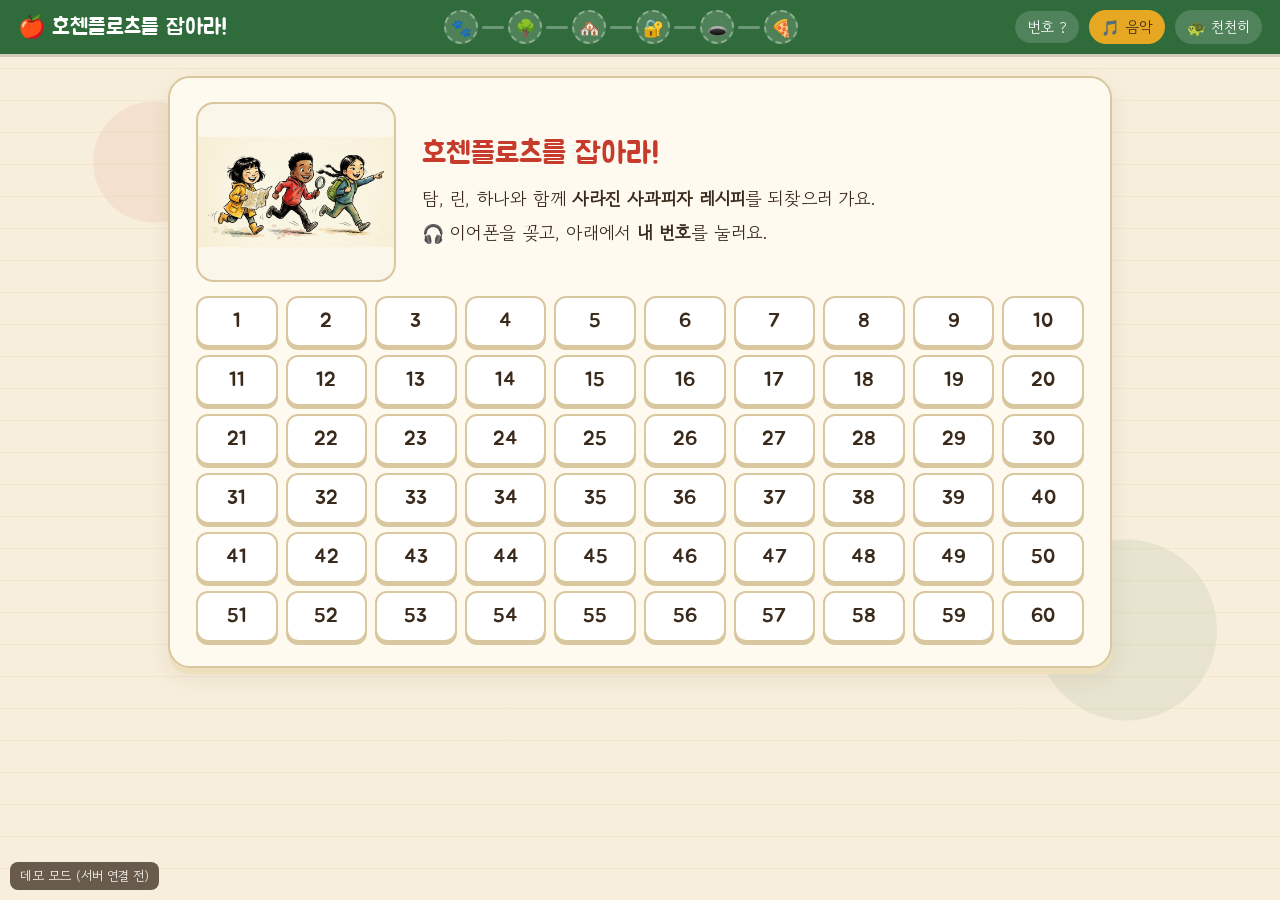
==== index.html @ 86dfea72 "호첸플로츠를 잡아라 웹앱 첫 업로드 (화면, 그림, 소리) Co-Authored-By: Claude Opus 5.5 <noreply@anthropic.com> Claude-Sess" ====
<!doctype html>
<html lang="ko">
<head>
<meta charset="utf-8">
<meta name="viewport" content="width=device-width, initial-scale=1">
<title>호첸플로츠를 잡아라!</title>
<link rel="preconnect" href="https://fonts.googleapis.com">
<link rel="preconnect" href="https://fonts.gstatic.com" crossorigin>
<link href="https://fonts.googleapis.com/css2?family=Gowun+Dodum&family=Jua&family=Nunito:wght@700;800&display=swap" rel="stylesheet">
<style>
:root{
  --paper:#f7eedb; --paper2:#efe0bd; --card:#fffaf0; --ink:#3a2a1c; --ink2:#6b5440;
  --apple:#c63b2c; --apple2:#e8604e; --leaf:#2f6b3b; --leaf2:#5c9a52; --gold:#e6a823;
  --cave:#2a2320; --sky:#cfe6e8; --line:#d9c79f; --ok:#2f8a4a; --no:#c63b2c;
}
*{box-sizing:border-box}
html,body{margin:0;height:100%}
body{
  font-family:'Gowun Dodum',system-ui,sans-serif;color:var(--ink);font-size:18px;line-height:1.55;
  background:
    radial-gradient(circle at 12% 18%, rgba(198,59,44,.07) 0 60px, transparent 61px),
    radial-gradient(circle at 88% 70%, rgba(47,107,59,.08) 0 90px, transparent 91px),
    repeating-linear-gradient(0deg, transparent 0 31px, rgba(160,120,60,.06) 31px 32px),
    var(--paper);
}
button{font:inherit;color:inherit;cursor:pointer}
.en{font-family:'Nunito',sans-serif;font-weight:800;letter-spacing:.2px}
h1,h2,h3,.jua{font-family:'Jua',sans-serif;font-weight:400;margin:0}

/* ---------- header ---------- */
header{position:sticky;top:0;z-index:20;display:flex;align-items:center;gap:14px;padding:10px 18px;
  background:var(--leaf);color:#fff;box-shadow:0 3px 0 rgba(0,0,0,.15)}
.brand{font-family:'Jua';font-size:22px;white-space:nowrap}
.trail{flex:1;display:flex;align-items:center;justify-content:center;gap:4px;min-width:0}
.trail .n{width:34px;height:34px;border-radius:50%;display:grid;place-items:center;font-size:17px;
  background:rgba(255,255,255,.15);border:2px dashed rgba(255,255,255,.35);flex:none}
.trail .n.done{background:var(--gold);border:2px solid #fff3}
.trail .n.now{background:#fff;border:2px solid var(--gold);transform:scale(1.18);box-shadow:0 0 0 4px rgba(230,168,35,.35)}
.trail .seg{height:3px;width:22px;background:rgba(255,255,255,.3);border-radius:2px;flex:none}
.trail .seg.done{background:var(--gold)}
.hd-right{display:flex;align-items:center;gap:10px}
.pill{background:rgba(255,255,255,.16);border-radius:999px;padding:4px 12px;font-size:15px;white-space:nowrap}
.toggle{border:0;border-radius:999px;padding:5px 12px;background:rgba(255,255,255,.16);font-size:15px;color:#fff}
.toggle.on{background:var(--gold);color:var(--ink)}
.demo-flag{position:fixed;left:10px;bottom:10px;background:#3a2a1c;color:#fff;font-size:13px;padding:4px 10px;border-radius:8px;opacity:.75;z-index:50}

/* ---------- layout ---------- */
main{max-width:980px;margin:0 auto;padding:22px 18px 60px}
.card{background:var(--card);border:2px solid var(--line);border-radius:22px;padding:24px 26px;
  box-shadow:0 6px 0 var(--paper2), 0 10px 24px rgba(80,50,20,.08);position:relative}
.stepinfo{display:flex;justify-content:space-between;align-items:center;margin-bottom:10px;color:var(--ink2);font-size:15px}
.stepinfo .bar{flex:1;height:8px;border-radius:8px;background:var(--paper2);margin-left:14px;overflow:hidden}
.stepinfo .bar i{display:block;height:100%;background:var(--leaf2);border-radius:8px;transition:width .4s}
.task-title{display:inline-block;font-family:'Jua';font-size:15px;background:var(--leaf);color:#fff;border-radius:999px;padding:3px 14px;margin-bottom:10px}
.prompt{font-size:21px;margin:4px 0 16px;font-family:'Jua'}
.row{display:flex;gap:10px;flex-wrap:wrap;align-items:center}
.center{text-align:center}
.btn{border:0;border-radius:14px;padding:12px 22px;font-family:'Jua';font-size:19px;background:var(--apple);color:#fff;
  box-shadow:0 4px 0 #8e2519;transition:transform .08s}
.btn:active{transform:translateY(3px);box-shadow:0 1px 0 #8e2519}
.btn.green{background:var(--leaf);box-shadow:0 4px 0 #1d4425}
.btn.ghost{background:#fff;color:var(--ink);border:2px solid var(--line);box-shadow:0 3px 0 var(--line);font-size:17px;padding:9px 16px}
.btn[disabled]{opacity:.45;cursor:not-allowed}
.btn.big{font-size:23px;padding:15px 34px}

/* story */
.story{display:grid;grid-template-columns:200px 1fr;gap:26px;align-items:center}
.story .art{display:grid;place-items:center;font-size:84px;line-height:1;min-height:180px;background:var(--sky);border-radius:18px;border:2px solid var(--line);position:relative;overflow:hidden}
.story .art.night{background:#3b3340}
.story .art.orchard{background:linear-gradient(#cfe6e8 60%,#9cc27f 60%)}
.story h2{font-size:30px;color:var(--apple);margin-bottom:8px}
.story p{margin:6px 0}
.story .hz{background:#2a2320;color:#ffe9a8;border-radius:14px;padding:10px 14px;margin-top:12px;font-size:17px}
.story .hz b{color:#fff}

/* options */
.opts{display:grid;gap:12px}
.opts.c2{grid-template-columns:repeat(2,1fr)} .opts.c3{grid-template-columns:repeat(3,1fr)}
.opt{background:#fff;border:3px solid var(--line);border-radius:18px;padding:14px 10px;display:flex;flex-direction:column;align-items:center;gap:4px;
  box-shadow:0 4px 0 var(--line);transition:transform .1s, border-color .2s}
.opt:hover:not([disabled]){border-color:var(--gold);transform:translateY(-2px)}
.opt .pe{font-size:44px;line-height:1.1}
.opt .pk{font-size:17px}
.opt .pen{font-family:'Nunito';font-weight:800;font-size:16px;color:var(--leaf)}
.opt.ok{border-color:var(--ok);background:#eaf6ea;box-shadow:0 4px 0 #9fd0a3}
.opt.no{border-color:var(--no);background:#fbe9e6;opacity:.6;animation:shake .4s}
.opt.big{font-size:56px;font-family:'Jua';padding:20px}
@keyframes shake{0%,100%{transform:translateX(0)}25%{transform:translateX(-7px)}75%{transform:translateX(7px)}}
.hint{margin-top:14px;background:#fff6dc;border:2px dashed var(--gold);border-radius:14px;padding:10px 14px}
.hidden{display:none!important}
.listenbar{display:flex;gap:10px;margin-bottom:16px;flex-wrap:wrap}
.qpic{font-size:70px;text-align:center;background:var(--sky);border-radius:18px;padding:10px;margin-bottom:14px;border:2px solid var(--line)}
.feedback{margin-top:14px;font-family:'Jua';font-size:22px;min-height:30px}
.feedback.ok{color:var(--ok)} .feedback.no{color:var(--no)}

/* speak */
.target{background:#fff;border:3px solid var(--leaf2);border-radius:18px;padding:16px;text-align:center;margin:10px 0 14px}
.target .en{font-size:30px;color:var(--leaf)}
.target .ko{color:var(--ink2);font-size:16px}
.mic{display:flex;align-items:center;gap:14px;margin:6px auto 0;border:0;border-radius:999px;padding:14px 34px 14px 18px;
  background:var(--apple);color:#fff;font-family:'Jua';font-size:22px;box-shadow:0 5px 0 #8e2519}
.mic .mic-ico{width:54px;height:54px;border-radius:50%;background:#fff;display:grid;place-items:center;font-size:28px}
.mic.listening{background:var(--leaf);box-shadow:0 5px 0 #1d4425}
.mic.listening .mic-ico{animation:pulse 1s infinite}
@keyframes pulse{0%{box-shadow:0 0 0 0 rgba(255,255,255,.8)}100%{box-shadow:0 0 0 18px rgba(255,255,255,0)}}
.heard{text-align:center;margin-top:14px;min-height:26px;color:var(--ink2)}
.heard .en{color:var(--ink)}
.meter{height:12px;border-radius:12px;background:var(--paper2);max-width:420px;margin:8px auto 0;overflow:hidden}
.meter i{display:block;height:100%;width:0;background:var(--gold);transition:width .5s}
.meter.ok i{background:var(--ok)}
.typed{display:flex;gap:8px;justify-content:center;margin-top:10px}
.typed input{font:inherit;padding:8px 12px;border:2px solid var(--line);border-radius:10px;width:min(460px,70vw)}

/* dialog */
.dlg{display:flex;flex-direction:column;gap:8px;margin:10px 0}
.line{display:flex;gap:10px;align-items:flex-start;opacity:.45;transition:opacity .2s}
.line.on{opacity:1}
.line .who{flex:none;width:96px;font-family:'Jua';text-align:right;padding-top:6px}
.line .bub{background:#fff;border:2px solid var(--line);border-radius:16px;padding:6px 14px}
.line .bub.blur{color:transparent;text-shadow:0 0 9px rgba(58,42,28,.55);user-select:none}
.line.hotz .bub{background:#2a2320;color:#ffe9a8;border-color:#2a2320}
.line.hotz .bub.blur{color:transparent;text-shadow:0 0 9px rgba(255,233,168,.7)}
.line.on .bub{border-color:var(--gold);box-shadow:0 0 0 3px rgba(230,168,35,.3)}

/* number grid */
.nums{display:grid;grid-template-columns:repeat(10,1fr);gap:8px;margin-top:14px}
.nums button{border:2px solid var(--line);background:#fff;border-radius:12px;padding:8px 0;font-family:'Jua';font-size:20px;box-shadow:0 3px 0 var(--line)}
.nums button:hover{border-color:var(--apple);color:var(--apple)}

/* order puzzle */
.slots{display:grid;grid-template-columns:repeat(6,1fr);gap:10px;margin:12px 0}
.slot{border:3px dashed var(--line);border-radius:16px;min-height:120px;display:flex;flex-direction:column;align-items:center;justify-content:flex-start;padding:6px;background:#fffdf7;position:relative}
.slot .no{font-family:'Jua';font-size:15px;color:var(--ink2)}
.slot .play{border:0;background:var(--paper2);border-radius:999px;padding:2px 10px;font-size:14px;margin-top:2px}
.slot.cur{border-color:var(--gold);background:#fff6dc}
.slot.fill{border-style:solid;border-color:var(--leaf2);cursor:pointer}
.slot.right{border-color:var(--ok);background:#eaf6ea}
.slot .pe{font-size:38px;margin-top:4px}
.bank{display:grid;grid-template-columns:repeat(6,1fr);gap:10px}
.bank .opt{padding:8px 4px}
.bank .opt .pe{font-size:34px}
.bank .opt.used{visibility:hidden}

/* suspects / letters */
.letters{display:flex;gap:8px;justify-content:center;margin:6px 0 2px}
.letters span{width:46px;height:54px;border-radius:10px;background:var(--paper2);display:grid;place-items:center;font-family:'Nunito';font-weight:800;font-size:30px;color:var(--ink2);border:2px solid var(--line)}
.letters span.got{background:var(--gold);color:#fff;border-color:#c98d10}
.suspect{display:flex;align-items:center;gap:16px;background:var(--sky);border-radius:18px;padding:12px 18px;border:2px solid var(--line);margin-bottom:14px}
.suspect .face{font-size:64px}
.suspect .nm{font-family:'Jua';font-size:22px}

/* caves overlay */
#overlay{position:fixed;inset:0;z-index:40;background:linear-gradient(rgba(30,24,20,.82),rgba(30,24,20,.93)),url(assets/img/bg_caves.jpg) center/cover #1e1814;overflow:auto;padding:28px 18px}
.banner-img{display:block;width:100%;aspect-ratio:1376/560;object-fit:cover;border-radius:16px;border:2px solid var(--line);margin-bottom:18px;background:var(--paper2)}
.art.paper{background:#fbf6ea}
.art img.fig{width:100%;height:100%;max-height:230px;object-fit:contain;mix-blend-mode:multiply}
.fig-inline{display:block;max-width:360px;width:100%;margin:0 auto 6px;mix-blend-mode:multiply}
#overlay .inner{max-width:980px;margin:0 auto;color:#fff}
#overlay .ov-title{font-family:'Jua';font-size:30px;text-align:center;margin-bottom:6px;color:#ffe9a8}
#overlay .ov-sub{text-align:center;margin-bottom:20px;color:#e9dcc4}
.caves{display:grid;grid-template-columns:repeat(4,1fr);gap:16px}
.cave{border:0;background:none;padding:0;display:flex;flex-direction:column;align-items:center;color:#fff}
.cave .mouth{width:100%;aspect-ratio:1/1.05;border-radius:50% 50% 10px 10px / 60% 60% 10px 10px;
  background:radial-gradient(ellipse at 50% 85%, #0d0a09 0 45%, #3d332d 46% 60%, #6d5a49 61%);
  display:grid;place-items:center;position:relative;border:4px solid #8a735c;transition:transform .15s}
.cave:hover .mouth{transform:translateY(-4px)}
.cave .num{position:absolute;top:-16px;left:50%;transform:translateX(-50%);width:44px;height:44px;border-radius:50%;background:var(--gold);color:var(--ink);font-family:'Jua';font-size:26px;display:grid;place-items:center;border:3px solid #fff}
.cave .pe{font-size:56px;filter:drop-shadow(0 2px 4px #000)}
.cave .lbl{margin-top:8px;text-align:center;font-family:'Nunito';font-weight:800;font-size:16px}
.cave .lblk{font-size:14px;color:#d9ccb6}
.cave.mine .mouth{border-color:var(--gold);box-shadow:0 0 0 6px rgba(230,168,35,.4)}
.cave.hit .mouth{border-color:#7fe08f;box-shadow:0 0 0 8px rgba(127,224,143,.45)}
.cave.dim{opacity:.35}
.ov-card{background:var(--card);color:var(--ink);border-radius:22px;padding:22px;margin-top:22px}
.waitdots::after{content:'';animation:dots 1.4s infinite}
@keyframes dots{0%{content:''}33%{content:'.'}66%{content:'..'}100%{content:'...'}}

/* toast + confetti */
#toast{position:fixed;left:50%;top:84px;transform:translateX(-50%) translateY(-30px);opacity:0;z-index:60;
  background:var(--ink);color:#fff;padding:10px 20px;border-radius:999px;font-family:'Jua';font-size:19px;transition:.3s;pointer-events:none}
#toast.show{opacity:1;transform:translateX(-50%) translateY(0)}
.burst{position:fixed;pointer-events:none;z-index:70;font-size:28px;animation:fly 1s ease-out forwards}
@keyframes fly{to{transform:translate(var(--dx),var(--dy)) rotate(260deg);opacity:0}}

.apples{display:flex;gap:18px;justify-content:center;margin:14px 0}
.apples button{border:0;background:none;font-size:72px;filter:grayscale(1) opacity(.35);transition:.2s}
.apples button.on{filter:none;transform:scale(1.1)}
.sumrow{display:flex;gap:12px;justify-content:center;flex-wrap:wrap;margin:14px 0}
.sumrow .pill2{background:var(--paper2);border-radius:14px;padding:8px 16px;font-family:'Jua';font-size:19px}
@media (max-width:760px){
  .story{grid-template-columns:1fr} .opts.c3{grid-template-columns:repeat(2,1fr)}
  .caves{grid-template-columns:repeat(2,1fr)} .slots,.bank{grid-template-columns:repeat(3,1fr)}
  .nums{grid-template-columns:repeat(6,1fr)} .trail .seg{width:8px} .brand{font-size:18px}
}
</style>
</head>
<body>
<header>
  <div class="brand">🍎 호첸플로츠를 잡아라!</div>
  <div class="trail" id="trail"></div>
  <div class="hd-right">
    <span class="pill" id="who">번호 ?</span>
    <button class="toggle" id="bgmBtn" title="배경음악 켜기/끄기">🎵 음악</button>
    <button class="toggle" id="slowBtn" title="영어를 천천히 들려줘요">🐢 천천히</button>
  </div>
</header>
<main id="app"></main>
<div id="overlay" class="hidden"><div class="inner" id="ovInner"></div></div>
<div id="toast"></div>
<script src="api.js"></script>
<script>
/* ===================== 상태 ===================== */
const KEY = 'hz_student';
let S = load();
function fresh() { return { num: 0, stage: 0, step: 0, items: {}, hint: {}, p1: {}, stars: 0, clues: 0, selfStars: 0, subs: false }; }
function load() { try { return Object.assign(fresh(), JSON.parse(localStorage.getItem(KEY) || '{}')); } catch (e) { return fresh(); } }
function save() { try { localStorage.setItem(KEY, JSON.stringify(S)); } catch (e) {} }
const $ = s => document.querySelector(s);

function toast(msg) { const t = $('#toast'); t.textContent = msg; t.classList.add('show'); clearTimeout(t._t); t._t = setTimeout(() => t.classList.remove('show'), 1800); }
function burst(x, y, chars = ['🍎', '⭐', '✨', '🍃']) {
  for (let i = 0; i < 14; i++) {
    const b = document.createElement('div'); b.className = 'burst'; b.textContent = chars[i % chars.length];
    b.style.left = x + 'px'; b.style.top = y + 'px';
    b.style.setProperty('--dx', (Math.random() * 260 - 130) + 'px'); b.style.setProperty('--dy', (Math.random() * -200 - 40) + 'px');
    document.body.appendChild(b); setTimeout(() => b.remove(), 1000);
  }
}
function burstAt(el) { const r = el.getBoundingClientRect(); burst(r.left + r.width / 2, r.top + r.height / 2); }

/* 서버로 기록 보내기 */
function logTry(qid, stage, ok, said) {
  const it = S.items[qid] || (S.items[qid] = { tries: 0, done: false });
  it.tries++;
  if (ok === true || ok === 'skip') it.done = true;
  save();
  SendQueue.push({ action: 'log', num: S.num, stage, qid, ok, tries: it.tries, hint: !!S.hint[qid], said: said || '' });
}
function setStage(n) {
  S.stage = n; S.step = 0; save();
  SendQueue.push({ action: 'progress', num: S.num, stage: n });
  window.scrollTo(0, 0);
  render();
}
function nextStep() { S.step++; save(); window.scrollTo(0, 0); render(); }

/* 대사 재생 (새로 누르면 이전 재생은 멈춤) */
let PT = 0;
async function playLines(lines, onLine) {
  const my = ++PT; Voice.stop(); await sleep(60);
  for (let i = 0; i < lines.length; i++) {
    if (my !== PT) return false;
    onLine && onLine(i);
    await sayAs(lines[i][0], lines[i][1]);
    await sleep(280);
  }
  if (my === PT) onLine && onLine(-1);
  return my === PT;
}
function stopAudio() { PT++; Voice.stop(); }

/* ===================== 그림 ===================== */
function shadowSVG(size = 120) {
  return `<svg width="${size}" height="${size}" viewBox="0 0 120 120" aria-label="정체를 숨긴 도둑">
    <ellipse cx="60" cy="112" rx="38" ry="6" fill="rgba(0,0,0,.25)"/>
    <path d="M26 112 Q24 64 60 56 Q96 64 94 112Z" fill="#231c18"/>
    <circle cx="60" cy="44" r="22" fill="#231c18"/>
    <ellipse cx="51" cy="44" rx="5" ry="3.6" fill="#ffd34d"/><ellipse cx="69" cy="44" rx="5" ry="3.6" fill="#ffd34d"/>
    <circle cx="52" cy="44" r="1.6" fill="#231c18"/><circle cx="70" cy="44" r="1.6" fill="#231c18"/>
    <text x="96" y="30" font-size="26" font-family="Jua" fill="#e6a823">?</text>
    <text x="14" y="40" font-size="18" font-family="Jua" fill="#e6a823">?</text>
  </svg>`;
}
const planCard = (p, en = false) => `<span class="pe">${p.emoji}${p.sub}</span><span class="pk">${p.ko}</span>${en ? `<span class="pen">${p.phrase}</span>` : ''}`;

/* ===================== 공용 활동 틀 ===================== */
function frame(el, title, inner) {
  el.innerHTML = `<div class="card"><span class="task-title">${title}</span>${inner}</div>`;
  return el.firstElementChild;
}

/* 이야기 카드 */
function storyStep(o) {
  return (el, next) => {
    el.innerHTML = `<div class="card">${o.img ? `<img class="banner-img" src="assets/img/${o.img}.jpg" alt="">` : ''}<div class="story" ${o.img ? 'style="display:block"' : ''}>
      ${o.img ? '' : `<div class="art ${o.bg || ''}">${o.art}</div>`}
      <div><h2>${o.title}</h2>${o.lines.map(l => `<p>${l}</p>`).join('')}
      ${o.hz ? `<div class="hz">🎩 <b>호첸플로츠:</b> <span class="en">${esc(o.hz)}</span></div>` : ''}
      <div class="row" style="margin-top:18px">
        ${o.hz ? `<button class="btn ghost" data-a="hz">🔊 호첸플로츠 목소리</button>` : ''}
        <button class="btn green big" data-a="go">${o.btn || '다음 ▶'}</button></div>
      </div></div></div>`;
    if (o.hz) {
      el.querySelector('[data-a=hz]').onclick = () => playLines([['Hotz', o.hz]]);
      if (o.autoHz) {
        Sfx.play('laugh');
        setTimeout(() => playLines([['Hotz', o.hz]]), Sfx.missing['sfx_thief_laugh.mp3'] ? 300 : 3200);
      }
    }
    if (o.sfx) setTimeout(() => Sfx.play(o.sfx), 150);
    el.querySelector('[data-a=go]').onclick = () => { stopAudio(); (o.onGo || next)(); };
  };
}

/* 고르기 문제 */
function choiceStep(o) {
  return (el, next) => {
    if (S.items[o.qid] && S.items[o.qid].done) return next();
    let wrongs = 0;
    const card = frame(el, o.title, `
      <div class="prompt">${o.prompt}</div>
      ${o.pic ? `<div class="qpic">${o.pic}</div>` : ''}
      ${o.play ? `<div class="listenbar"><button class="btn ghost" data-a="play">🔊 ${o.playLabel || '다시 듣기'}</button></div>` : ''}
      ${o.extra || ''}
      <div class="opts ${o.cols || 'c3'}">${o.options.map(op => `<button class="opt ${op.cls || ''}" data-k="${op.key}">${op.html}</button>`).join('')}</div>
      <div class="hint hidden">💡 ${o.hint || ''}</div>
      <div class="feedback"></div>`);
    const fb = card.querySelector('.feedback');
    if (o.play) {
      card.querySelector('[data-a=play]').onclick = () => o.play(card);
      if (o.autoplay !== false) setTimeout(() => o.play(card), 350);
    }
    if (o.mount) o.mount(card);
    card.querySelectorAll('.opt').forEach(b => b.onclick = () => {
      if (b.disabled) return;
      if (b.dataset.k === o.answer) {
        b.classList.add('ok');
        card.querySelectorAll('.opt').forEach(x => x.disabled = true);
        logTry(o.qid, S.stage, true);
        Sfx.play('correct'); if (o.okSfx) setTimeout(() => Sfx.play(o.okSfx), 350);
        fb.className = 'feedback ok'; fb.textContent = o.okMsg || '정답! 🍎';
        burstAt(b); stopAudio();
        setTimeout(next, 1100);
      } else {
        wrongs++;
        b.classList.add('no'); b.disabled = true;
        logTry(o.qid, S.stage, false);
        Sfx.play('wrong');
        fb.className = 'feedback no'; fb.textContent = '앗, 다시 들어 보고 골라 봐요!';
        if (wrongs >= 2 && o.hint) { S.hint[o.qid] = true; save(); card.querySelector('.hint').classList.remove('hidden'); }
      }
    });
  };
}

/* 말하기 문제 (크롬 음성인식 자동 채점) */
function speakTask(el, o) {
  let tries = 0, busy = false;
  const typed = !SR;
  el.innerHTML = `<div class="card"><span class="task-title">${o.title}</span>
    <div class="prompt">${o.prompt}</div>
    ${o.pic ? `<div class="qpic">${o.pic}</div>` : ''}
    <div class="target"><div class="en">${esc(o.target)}</div><div class="ko">${esc(o.ko || '')}</div></div>
    <div class="row" style="justify-content:center;margin-bottom:12px">
      <button class="btn ghost" data-a="model">🔊 먼저 들어 보기</button></div>
    ${typed ? `<div class="hint">이 브라우저는 음성 인식이 안 돼요. (크롬북 크롬에서는 마이크로 말해요) 연습용으로 입력해서 확인해요.</div>
      <div class="typed"><input placeholder="영어 문장을 입력하세요"><button class="btn green" data-a="check">확인</button></div>`
      : `<button class="mic" data-a="mic"><span class="mic-ico">🎤</span><span class="mic-txt">눌러서 말하기</span></button>`}
    <div class="heard"></div><div class="meter"><i></i></div>
    <div class="feedback center"></div>
    <div class="row hidden" data-a="skipbox" style="justify-content:center;margin-top:10px">
      <button class="btn ghost" data-a="skip">⏭ 다음에 다시 도전하기</button></div></div>`;
  const c = el.firstElementChild;
  const heard = c.querySelector('.heard'), meter = c.querySelector('.meter'), fb = c.querySelector('.feedback');
  const model = () => playLines(o.model || [[o.voice || 'Girl', o.target]]);
  c.querySelector('[data-a=model]').onclick = model;
  if (o.autoModel) setTimeout(model, 300);
  const log = (ok, said) => (o.log ? o.log(ok, said, tries) : logTry(o.qid, o.stage ?? S.stage, ok, said));
  const judge = alts => {
    tries++;
    const r = speechScore(o.target, alts);
    heard.innerHTML = alts.length ? `들린 말: <span class="en">“${esc(r.said)}”</span>` : '잘 안 들렸어요. 마이크 가까이에서 또박또박!';
    meter.querySelector('i').style.width = Math.round(r.score * 100) + '%';
    const said = (typed ? '[입력] ' : '') + (r.said || '');
    if (r.score >= PASS_SCORE) {
      meter.classList.add('ok');
      fb.className = 'feedback center ok'; fb.textContent = r.score >= 0.99 ? '완벽해요! 🌟' : '좋아요! 통과! 🍎';
      log(true, said);
      Sfx.play('pass');
      burstAt(fb);
      c.querySelectorAll('button').forEach(b => b.disabled = true);
      setTimeout(() => o.onDone(true), 1300);
    } else {
      fb.className = 'feedback center no'; fb.textContent = `조금만 더! (${tries}번째 도전) 🔊 듣고 다시 말해 봐요.`;
      log(false, said);
      Sfx.play('wrong');
      if (tries >= 3) c.querySelector('[data-a=skipbox]').classList.remove('hidden');
    }
  };
  c.querySelector('[data-a=skip]').onclick = () => { log('skip', ''); o.onDone(false); };
  if (typed) {
    const inp = c.querySelector('input');
    c.querySelector('[data-a=check]').onclick = () => inp.value.trim() && judge([inp.value]);
    inp.onkeydown = e => { if (e.key === 'Enter' && inp.value.trim()) judge([inp.value]); };
  } else {
    const mic = c.querySelector('[data-a=mic]');
    mic.onclick = async () => {
      if (busy) return;
      busy = true; stopAudio();
      Sfx.play('micOn'); await sleep(250); Bgm.hold(true);
      mic.classList.add('listening'); mic.querySelector('.mic-txt').textContent = '듣고 있어요… 말해요!';
      heard.textContent = ''; fb.textContent = '';
      try {
        const alts = await listenOnce();
        judge(alts);
      } catch (err) {
        if (err === 'not-allowed' || err === 'service-not-allowed') {
          heard.innerHTML = '🔒 마이크가 막혀 있어요. 주소창 왼쪽 아이콘 → <b>마이크 허용</b> 후 다시 눌러요.';
        } else if (err === 'network') {
          heard.textContent = '인터넷 연결이 불안정해요. 다시 눌러 주세요.';
        } else heard.textContent = '마이크를 다시 눌러 주세요.';
        c.querySelector('[data-a=skipbox]').classList.remove('hidden');
      }
      busy = false; Bgm.hold(false);
      mic.classList.remove('listening'); mic.querySelector('.mic-txt').textContent = '다시 말하기';
    };
  }
}
function speakStep(o) {
  return (el, next) => {
    if (S.items[o.qid] && S.items[o.qid].done) return next();
    speakTask(el, Object.assign({}, o, { onDone: next }));
  };
}

/* 대화 듣기 플레이어 */
function dialogHTML(lines, blur) {
  const nameKo = { Linh: 'Linh', Tom: 'Tom', Hana: '하나', Amy: 'Amy', Uju: '우주', Hotz: '🎩 ???', Girl: '여자아이', Boy: '남자아이' };
  return `<div class="dlg">${lines.map((l, i) => `<div class="line ${l[0] === 'Hotz' ? 'hotz' : ''}" data-i="${i}">
    <div class="who">${nameKo[l[0]] || l[0]}</div><div class="bub en ${blur ? 'blur' : ''}">${esc(l[1])}</div></div>`).join('')}</div>`;
}
function highlighter(card) {
  return i => card.querySelectorAll('.line').forEach(l => l.classList.toggle('on', Number(l.dataset.i) === i || i === -1));
}

/* ===================== 관문 ===================== */
const DAEGU_TALK = [
  ['Linh', 'What are you going to do this weekend?'],
  ['Tom', "I'm going to stay home."],
  ['Linh', 'Me, too. How about you, Hana?'],
  ['Hana', "I'm going to visit my grandparents in Daegu."],
  ['Tom', 'What are you going to do there?'],
  ['Hana', "I'm going to pick apples. My grandma is going to make apple pizza!"],
  ['Linh', 'Wow! Can we come, too?'],
  ['Hana', 'Sure!'],
  ['Hotz', "Apple pizza? Hehehe... I'm going to take the recipe!"]
];
const SUSPECTS = [
  { qid: 'M1', name: '책가방 멘 소년', face: '👦', asker: 'Girl', who: 'Boy', plan: 'math', letter: 'C' },
  { qid: 'M2', name: '앞치마 두른 소녀', face: '👧', asker: 'Boy', who: 'Girl', plan: 'clean', letter: 'A' },
  { qid: 'M3', name: '배낭 멘 소년', face: '🧒', asker: 'Girl', who: 'Boy', plan: 'camp', letter: 'V' },
  { qid: 'M4', name: '모자 쓴 소녀', face: '👱‍♀️', asker: 'Boy', who: 'Girl', plan: 'ball', letter: 'E' }
];
/* Practice 1: 우주와 Amy */
const PRACTICE = {
  stay: ['Amy', 'Uju'], clean: ['Amy', 'Uju'], math: ['Amy', 'Uju'],
  ball: ['Uju', 'Amy'], grand: ['Uju', 'Amy'], camp: ['Uju', 'Amy']
};
const Q = 'What are you going to do this weekend?';
const practiceLines = id => [[PRACTICE[id][0], Q], [PRACTICE[id][1], `I'm going to ${PLAN[id].phrase}.`]];

const STAGES = {
  /* ① 발자국 단서 — Words + Word Chant */
  1() {
    const order = shuffle(PLANS.map(p => p.id), S.num * 31 + 1);
    const speakIds = shuffle(PLANS.map(p => p.id), S.num * 17 + 5).slice(0, 2);
    return [
      storyStep({
        img: 'bg_orchard', title: '진흙 위의 수상한 발자국',
        lines: ['호첸플로츠가 도망친 길에 커다란 발자국 6개가 찍혀 있어요.', '발자국을 밟으면 영어 소리가 나요. <b>들은 소리와 맞는 그림</b>을 찾아야 다음 발자국이 보여요!'],
        btn: '발자국 따라가기 🐾'
      }),
      ...order.map((id, i) => choiceStep({
        qid: 'W-' + id, title: `① 발자국 단서 ${i + 1}/6`,
        prompt: '🐾 발자국에서 들린 계획은 무엇일까요?',
        play: async () => { Sfx.play('footstep'); await sleep(850); playLines([['Girl', PLAN[id].phrase]]); }, playLabel: '발자국 소리 다시 듣기',
        options: order.slice().sort().map(k => ({ key: k, html: planCard(PLAN[k]) })),
        answer: id, hint: `들린 말: <span class="en">${PLAN[id].phrase}</span>`
      })),
      (el, next) => {
        const lines = PLANS.map(p => {
          const w = p.phrase.split(' ')[0];
          const cap = w[0].toUpperCase() + w.slice(1);
          return ['Girl', `${cap}, ${w}, ${p.phrase}!`];
        });
        const card = frame(el, '① 발자국 단서 · 찬트', `
          <div class="prompt">🎵 발자국 찬트! 리듬에 맞춰 함께 따라 불러요.</div>
          <div class="row" style="margin-bottom:10px"><button class="btn" data-a="play">▶ 찬트 듣고 따라 부르기</button></div>
          <div class="dlg">${lines.map((l, i) => `<div class="line on" data-i="${i}"><div class="who">${PLANS[i].emoji}</div><div class="bub en">${esc(l[1])}</div></div>`).join('')}</div>
          <div class="row" style="justify-content:flex-end"><button class="btn green" data-a="go" disabled>다음 ▶</button></div>`);
        const hl = highlighter(card);
        card.querySelector('[data-a=play]').onclick = async () => {
          const done = await playLines(lines.map(l => [l[0], l[1]]), hl);
          if (done) card.querySelector('[data-a=go]').disabled = false;
        };
        card.querySelector('[data-a=go]').onclick = () => { stopAudio(); next(); };
      },
      ...speakIds.map((id, i) => speakStep({
        qid: 'S1-' + (i + 1), title: `① 발자국 단서 · 말하기 ${i + 1}/2`,
        prompt: '🎤 그림을 보고 호첸플로츠를 흉내 내어 말해 봐요!',
        pic: PLAN[id].emoji + PLAN[id].sub, target: `I'm going to ${PLAN[id].phrase}.`, ko: PLAN[id].koS,
        voice: 'Girl'
      })),
      storyStep({
        art: '🗺️', bg: 'orchard', title: '지도 조각 1을 찾았어요!', sfx: 'clue',
        lines: ['발자국은 할머니 댁 사과밭 덤불 속으로 이어져요.', '그런데 호첸플로츠는 레시피가 있다는 걸 어떻게 알았을까요? 덤불 속에 숨어서 <b>아이들의 대화를 엿들었던 것</b> 같아요!'],
        btn: '대화 엿들으러 가기 🌳', onGo: () => { S.clues = Math.max(S.clues, 1); setStage(2); }
      })
    ];
  },

  /* ② 엿들은 대화 — Fun Talk 1 */
  2() {
    const playTalk = card => {
      const hl = card ? highlighter(card) : null;
      return playLines(DAEGU_TALK, hl);
    };
    const talkBox = () => `<details class="hint" style="margin-bottom:12px"><summary>📜 대화 자막 보기 (힌트)</summary>${dialogHTML(DAEGU_TALK, false)}</details>`;
    const markSub = card => {
      const d = card.querySelector('details');
      if (d) d.ontoggle = () => { if (d.open) { ['F1', 'F2', 'F3', 'F4'].forEach(q => S.hint[q] = true); save(); } };
    };
    return [
      storyStep({
        img: 'bg_bush', title: '덤불 속에서 들린 대화',
        lines: ['지난주 교실, 탐·린·하나가 주말 계획을 이야기하고 있었어요.', '그때 창밖 덤불 속에서 누군가 몰래 엿듣고 있었죠… 🎩', '대화를 잘 듣고 호첸플로츠가 알게 된 비밀을 밝혀 봐요!'],
        btn: '대화 듣기 🎧'
      }),
      (el, next) => {
        const card = frame(el, '② 엿들은 대화', `
          <div class="prompt">🎧 대화를 끝까지 들어 봐요. 말풍선이 흐릿한 건 귀로만 들어야 하기 때문이에요!</div>
          <div class="row"><button class="btn" data-a="play">▶ 대화 듣기</button></div>
          ${dialogHTML(DAEGU_TALK, true)}
          <div class="row" style="justify-content:flex-end"><button class="btn green" data-a="go" ${S.heardTalk ? '' : 'disabled'}>문제 풀기 ▶</button></div>`);
        card.querySelector('[data-a=play]').onclick = async () => {
          if (await playTalk(card)) { S.heardTalk = true; save(); card.querySelector('[data-a=go]').disabled = false; }
        };
        card.querySelector('[data-a=go]').onclick = () => { stopAudio(); next(); };
      },
      choiceStep({
        qid: 'F1', title: '② 엿들은 대화 1/4', prompt: 'Tom은 이번 주말에 무엇을 할 계획인가요?',
        play: c => playTalk(c), playLabel: '대화 다시 듣기', autoplay: false, extra: talkBox(), mount: markSub,
        options: ['camp', 'stay', 'math'].map(k => ({ key: k, html: planCard(PLAN[k]) })), answer: 'stay',
        hint: 'Tom: <span class="en">I\'m going to stay home.</span>'
      }),
      choiceStep({
        qid: 'F2', title: '② 엿들은 대화 2/4', prompt: '하나는 이번 주말에 어디에 가나요?',
        play: c => playTalk(c), playLabel: '대화 다시 듣기', autoplay: false, extra: talkBox(), mount: markSub,
        options: ['ball', 'camp', 'grand'].map(k => ({ key: k, html: planCard(PLAN[k]) })), answer: 'grand',
        hint: '하나: <span class="en">I\'m going to visit my grandparents in Daegu.</span>'
      }),
      choiceStep({
        qid: 'F3', title: '② 엿들은 대화 3/4', prompt: '하나는 그곳에서 무엇을 할까요?',
        play: c => playTalk(c), playLabel: '대화 다시 듣기', autoplay: false, extra: talkBox(), mount: markSub,
        options: [
          { key: 'apple', html: '<span class="pe">🍎🧺</span><span class="pk">사과 따기</span>' },
          { key: 'clean', html: planCard(PLAN.clean) },
          { key: 'math', html: planCard(PLAN.math) }
        ], answer: 'apple',
        hint: '하나: <span class="en">I\'m going to pick apples.</span>'
      }),
      choiceStep({
        qid: 'F4', title: '② 엿들은 대화 4/4', prompt: '린이 한 질문을 완성해요. 빈칸에 알맞은 말은?',
        play: () => playLines([['Linh', Q]]), playLabel: '질문 다시 듣기', autoplay: true,
        pic: `<div class="en" style="font-size:30px">What are you <span style="color:var(--apple)">_____</span> to do this weekend?</div>`,
        cols: 'c3',
        options: ['go', 'going', 'goes'].map(k => ({ key: k, html: `<span class="pen" style="font-size:28px">${k}</span>` })),
        answer: 'going', hint: '<span class="en">What are you going to do this weekend?</span>'
      }),
      speakStep({
        qid: 'F5', title: '② 엿들은 대화 · 말하기', prompt: '🎤 이번엔 우리가 물어볼 차례! 린처럼 친구에게 주말 계획을 물어요.',
        target: Q, ko: '너는 이번 주말에 무엇을 할 거니?', voice: 'Linh'
      }),
      storyStep({
        art: `<img class="fig" src="assets/img/thief.jpg" alt="">`, bg: 'paper', title: '비밀이 풀렸어요!', sfx: 'clue',
        lines: ['하나 할머니가 <b>사과피자</b>를 만든다는 말을 듣고, 호첸플로츠가 레시피를 노린 거였어요!', '덤불 속 발자국이 마을 쪽으로 이어져요. 마을에는 수상한 사람 4명이 서성이고 있대요.'],
        hz: "Hehehe... You can't catch me!", autoHz: true,
        btn: '마을로 출발 🏘️', onGo: () => { S.clues = Math.max(S.clues, 2); setStage(3); }
      })
    ];
  },

  /* ③ 수상한 마을 사람들 — Listen and Match */
  3() {
    const lettersHTML = () => `<div class="letters">${SUSPECTS.map(s => `<span class="${S.items[s.qid] && S.items[s.qid].done ? 'got' : ''}">${S.items[s.qid] && S.items[s.qid].done ? s.letter : '?'}</span>`).join('')}</div>`;
    return [
      storyStep({
        img: 'bg_village', title: '마을의 수상한 사람들',
        lines: ['마을에서 호첸플로츠를 본 사람이 있을까요? 4명에게 주말 계획을 물어봤어요.', '대답을 잘 듣고 <b>알맞은 계획 그림</b>을 연결하면 비밀 글자를 하나씩 얻어요.', '글자 4개를 모으면 호첸플로츠가 숨은 곳을 알 수 있어요!'],
        btn: '물어보러 가기 🔍'
      }),
      ...SUSPECTS.map((s, i) => choiceStep({
        qid: s.qid, title: `③ 수상한 사람 ${i + 1}/4`,
        prompt: `${s.name}에게 주말 계획을 물었어요. 대답과 맞는 그림을 고르세요.`,
        extra: `<div class="suspect"><div class="face">${s.face}</div><div><div class="nm">${'ABCD'[i]}. ${s.name}</div><div>비밀 글자 모으기</div>${lettersHTML()}</div></div>`,
        play: () => playLines([[s.asker, Q], [s.who, `I'm going to ${PLAN[s.plan].phrase}.`]]), playLabel: '대답 다시 듣기',
        options: PLANS.map(p => ({ key: p.id, html: planCard(p) })), answer: s.plan,
        okMsg: `정답! 비밀 글자 “${s.letter}” 획득! 🔑`, okSfx: 'letter',
        hint: `대답: <span class="en">I'm going to ${PLAN[s.plan].phrase}.</span>`
      })),
      storyStep({
        art: '🕳️', bg: 'night', title: 'C · A · V · E', sfx: 'clue',
        lines: ['모은 글자를 이어 보니 <span class="en" style="font-size:24px">CAVE</span> — 바로 <b>동굴</b>이에요!', '마지막 소녀가 말했어요. “숲속 동굴 앞에서 커다란 그림자를 봤어요!”', '동굴 앞에는 무언가 잠긴 금고가 놓여 있대요.'],
        btn: '동굴로 달려가기 🏃', onGo: () => { S.clues = Math.max(S.clues, 3); setStage(4); }
      })
    ];
  },

  /* ④ 금고 자물쇠 — Practice 1 (+ OPTION Play 1 카드 순서) */
  4() {
    const order = shuffle(PLANS.map(p => p.id), S.num * 7 + 3);
    const speakId = shuffle(PLANS.map(p => p.id), S.num * 11 + 9)[0];
    return [
      storyStep({
        img: 'bg_safe', title: '동굴 앞 레시피 금고',
        lines: ['금고에 쪽지가 붙어 있어요. “우주와 Amy의 대화 6개를 <b>들은 순서대로</b> 놓으면 열린다.”', '대화를 듣고 그림 카드를 1번 칸부터 차례로 놓아요. 칸마다 ▶ 버튼으로 다시 들을 수 있어요.'],
        btn: '자물쇠 풀기 🔓'
      }),
      (el, next) => {
        if (S.items['P1-order'] && S.items['P1-order'].done) return next();
        let placed = Array(6).fill(null), wrongs = 0, locked = Array(6).fill(false);
        const card = frame(el, '④ 금고 자물쇠', `
          <div class="prompt">🔢 들은 순서대로 그림 카드를 칸에 놓으세요.</div>
          <div class="row"><button class="btn" data-a="all">▶ 대화 6개 차례로 듣기</button><span class="pill hidden" style="background:var(--paper2)" data-a="now"></span></div>
          <div class="slots">${order.map((_, i) => `<div class="slot" data-i="${i}"><span class="no">${i + 1}번</span><button class="play" data-p="${i}">▶ 듣기</button><span class="pe"></span></div>`).join('')}</div>
          <div class="bank">${shuffle(PLANS.map(p => p.id)).map(id => `<button class="opt" data-id="${id}">${planCard(PLAN[id])}</button>`).join('')}</div>
          <div class="hint hidden">💡 초록색 칸은 이미 맞았어요. 나머지 칸만 다시 들어 보세요!</div>
          <div class="row" style="justify-content:space-between;margin-top:16px">
            <div class="feedback" style="margin:0"></div>
            <button class="btn green" data-a="check" disabled>🔓 자물쇠 열기</button></div>`);
        const fb = card.querySelector('.feedback');
        const nowPill = card.querySelector('[data-a=now]');
        const slots = card.querySelectorAll('.slot');
        const paint = () => {
          slots.forEach((s, i) => {
            s.classList.toggle('fill', !!placed[i]);
            s.classList.toggle('right', locked[i]);
            s.querySelector('.pe').textContent = placed[i] ? PLAN[placed[i]].emoji : '';
          });
          card.querySelectorAll('.bank .opt').forEach(b => b.classList.toggle('used', placed.includes(b.dataset.id)));
          card.querySelector('[data-a=check]').disabled = placed.some(x => !x);
        };
        const curSlot = i => slots.forEach((s, k) => s.classList.toggle('cur', k === i));
        card.querySelector('[data-a=all]').onclick = async () => {
          const my = ++PT; Voice.stop(); await sleep(60);
          for (let i = 0; i < 6; i++) {
            if (my !== PT) return;
            curSlot(i); nowPill.classList.remove('hidden'); nowPill.textContent = `지금 ${i + 1}번 대화`;
            for (const l of practiceLines(order[i])) { if (my !== PT) return; await sayAs(l[0], l[1]); await sleep(200); }
            await sleep(700);
          }
          curSlot(-1); nowPill.classList.add('hidden');
        };
        card.querySelectorAll('[data-p]').forEach(b => b.onclick = e => {
          e.stopPropagation(); const i = Number(b.dataset.p); curSlot(i); nowPill.classList.remove('hidden'); nowPill.textContent = `${i + 1}번 대화`;
          playLines(practiceLines(order[i])).then(() => { curSlot(-1); nowPill.classList.add('hidden'); });
        });
        slots.forEach((s, i) => s.onclick = () => { if (placed[i] && !locked[i]) { placed[i] = null; paint(); } });
        card.querySelectorAll('.bank .opt').forEach(b => b.onclick = () => {
          const i = placed.indexOf(null); if (i < 0) return;
          placed[i] = b.dataset.id; paint();
        });
        card.querySelector('[data-a=check]').onclick = () => {
          const right = placed.filter((id, i) => id === order[i]).length;
          if (right === 6) {
            logTry('P1-order', 4, true, placed.join(','));
            fb.className = 'feedback ok'; fb.textContent = '철컥! 자물쇠가 열렸어요! 🔓'; Sfx.play('unlock');
            burstAt(fb); stopAudio(); setTimeout(next, 1300);
          } else {
            wrongs++;
            logTry('P1-order', 4, false, placed.join(','));
            fb.className = 'feedback no'; fb.textContent = `${right}개 맞았어요. 다시 들어 봐요!`;
            card.querySelector('.slots').animate([{ transform: 'translateX(-6px)' }, { transform: 'translateX(6px)' }, { transform: 'none' }], 300);
            if (wrongs >= 2) {
              S.hint['P1-order'] = true; save();
              card.querySelector('.hint').classList.remove('hidden');
              placed.forEach((id, i) => { if (id === order[i]) locked[i] = true; else placed[i] = null; });
            } else {
              placed = placed.map((id, i) => id);
            }
            paint();
          }
        };
        paint();
      },
      speakStep({
        qid: 'P1-speak', title: '④ 금고 · 마지막 암호',
        prompt: `🎤 금고 안에 마지막 암호가 있어요! ${PRACTICE[speakId][1] === 'Uju' ? '우주' : 'Amy'}처럼 대답해 보세요.`,
        pic: PLAN[speakId].emoji + PLAN[speakId].sub,
        target: `I'm going to ${PLAN[speakId].phrase}.`, ko: `(질문) ${Q}`,
        model: practiceLines(speakId), autoModel: true
      }),
      storyStep({
        art: `<img class="fig" src="assets/img/thief.jpg" alt="">`, bg: 'paper', title: '금고가… 비어 있다!',
        lines: ['금고 안에는 레시피 대신 쪽지 한 장이 들어 있었어요.', '“나는 <b>네 갈래 동굴</b> 중 한 곳에 숨어 있지. 선생님이 신호를 주면 찾아와 봐라!”'],
        hz: "Hahaha! The recipe is mine! Find me if you can!", autoHz: true,
        btn: '동굴 앞에서 기다리기 🕳️', onGo: () => { S.clues = Math.max(S.clues, 4); setStage(5); }
      })
    ];
  },

  /* ⑥ 레시피 되찾기 — Check It + My Study */
  6() {
    return [
      storyStep({
        art: '📦', title: '레시피 상자를 찾았다!',
        lines: ['동굴 깊은 곳에서 레시피 상자를 찾았어요!', '상자에는 마지막 자물쇠가 2개 있어요. <b>대화를 듣고 그림과 맞으면 O, 다르면 X</b>를 골라요.'],
        btn: '마지막 자물쇠 풀기 🗝️'
      }),
      choiceStep({
        qid: 'C1', title: '⑥ Check It 1/2', prompt: '잘 듣고, 그림과 맞으면 O, 맞지 않으면 X를 고르세요.',
        pic: '👧🧹🛏️', play: () => playLines([['Boy', Q], ['Girl', "I'm going to clean my room."]]),
        cols: 'c2', options: [{ key: 'O', html: '⭕', cls: 'big' }, { key: 'X', html: '❌', cls: 'big' }], answer: 'O',
        hint: '대답: <span class="en">I\'m going to clean my room.</span>'
      }),
      choiceStep({
        qid: 'C2', title: '⑥ Check It 2/2', prompt: '잘 듣고, 그림과 맞으면 O, 맞지 않으면 X를 고르세요.',
        pic: '👵🧒👴🛋️', play: () => playLines([['Girl', Q], ['Boy', "I'm going to watch a basketball game."]]),
        cols: 'c2', options: [{ key: 'O', html: '⭕', cls: 'big' }, { key: 'X', html: '❌', cls: 'big' }], answer: 'X',
        hint: '대답: <span class="en">I\'m going to watch a basketball game.</span> (그림은 조부모님 댁 방문)'
      }),
      (el, next) => {
        const card = frame(el, '⑥ My Study', `
          <div class="prompt">🍎 오늘 공부를 얼마나 자신 있게 했나요? 사과를 색칠해요.</div>
          <div class="apples">${[1, 2, 3].map(n => `<button data-n="${n}">🍎</button>`).join('')}</div>
          <div class="center" data-a="lbl" style="font-family:Jua;font-size:20px;min-height:30px"></div>
          <div class="row" style="justify-content:center;margin-top:10px"><button class="btn green big" data-a="go" disabled>레시피 상자 열기 🍕</button></div>`);
        const labels = { 1: '조금 더 공부할래요', 2: '할 수 있어요', 3: '자신 있어요!' };
        const btns = card.querySelectorAll('.apples button');
        btns.forEach(b => b.onclick = () => {
          S.selfStars = Number(b.dataset.n); save();
          btns.forEach(x => x.classList.toggle('on', Number(x.dataset.n) <= S.selfStars));
          card.querySelector('[data-a=lbl]').textContent = labels[S.selfStars];
          card.querySelector('[data-a=go]').disabled = false;
        });
        card.querySelector('[data-a=go]').onclick = () => {
          SendQueue.push({ action: 'progress', num: S.num, stage: 7, stars: S.selfStars });
          S.clues = 5; setStage(7);
        };
      }
    ];
  }
};

/* ===================== 특수 화면 ===================== */
function numberScreen(el) {
  el.innerHTML = `<div class="card">
    <div class="story"><div class="art paper"><img class="fig" src="assets/img/kids.jpg" alt="탐, 린, 하나"></div>
    <div><h2>호첸플로츠를 잡아라!</h2>
    <p>탐, 린, 하나와 함께 <b>사라진 사과피자 레시피</b>를 되찾으러 가요.</p>
    <p>🎧 이어폰을 꽂고, 아래에서 <b>내 번호</b>를 눌러요.</p></div></div>
    <div class="nums">${Array.from({ length: 60 }, (_, i) => `<button data-n="${i + 1}">${i + 1}</button>`).join('')}</div></div>`;
  el.querySelectorAll('.nums button').forEach(b => b.onclick = () => {
    const n = Number(b.dataset.n);
    if (!confirm(`${n}번이 맞나요?`)) return;
    S = fresh(); S.num = n; S.sid = lastP1 ? (lastP1.sid || '') : undefined; save();
    SendQueue.push({ action: 'progress', num: n, stage: 0 });
    render();
  });
}
function introScreen(el) {
  storyStep({
    img: 'concept_key_visual', title: '사라진 사과피자 레시피!',
    lines: [
      '이번 주말, 하나는 탐과 린을 데리고 대구 할머니·할아버지 댁 사과밭에 가기로 했어요.',
      '그런데 도착해 보니 큰일이 났어요! 도둑 <b>호첸플로츠</b>가 할머니의 비밀 <b>황금 사과피자 레시피</b>를 훔쳐 달아났어요!',
      '호첸플로츠가 흘리고 간 영어 단서를 풀면서 뒤쫓아 가 봐요. 🕵️'
    ],
    hz: "Hahaha! I'm going to eat apple pizza all weekend!", autoHz: true,
    btn: '추격 시작! 🏃', onGo: () => setStage(1)
  })(el);
}
function caveWait(el) {
  const st = lastP1;
  if (st && st.status === 'ended') {
    el.innerHTML = `<div class="card center"><img class="fig-inline" src="assets/img/thief_caught.jpg" alt=""><h2 style="color:var(--apple);font-size:30px">동굴 추격전 끝!</h2>
      <p>내가 붙잡은 횟수: <b>⭐ ${S.stars}</b></p><p>호첸플로츠가 도망치면서 떨어뜨린 상자가 보여요!</p>
      <button class="btn green big" data-a="go">상자 열러 가기 📦</button></div>`;
    el.querySelector('[data-a=go]').onclick = () => setStage(6);
    return;
  }
  el.innerHTML = `<div class="card"><img class="banner-img" src="assets/img/bg_caves.jpg" alt=""><div class="story" style="display:block">
    <div><h2>네 갈래 동굴 앞</h2>
    <p>호첸플로츠는 동굴 4곳 중 하나에 숨어 있어요.</p>
    <p class="waitdots">선생님이 게임을 시작할 때까지 기다려요</p>
    <div class="hint">🎮 게임 방법<br>① 동굴 하나를 골라요 → ② 🎤 <span class="en">What are you going to do this weekend?</span> 라고 물어요 →
    ③ 선생님이 봉투를 뽑으면 호첸플로츠가 대답해요 → ④ 내 동굴이면 그 말을 따라 말해서 붙잡아요! ⭐</div>
    <p style="margin-top:12px">지금까지 붙잡은 횟수: <b>⭐ ${S.stars}</b></p></div></div></div>`;
}
function finale(el) {
  el.innerHTML = `<div class="card center">
    <img class="banner-img" src="assets/img/bg_finale.jpg" alt="">
    <h2 style="color:var(--apple);font-size:34px">레시피를 되찾았어요!</h2>
    <p>할머니가 활짝 웃으며 말했어요. <span class="en">“Thank you! Let's make apple pizza together!”</span></p>
    <div class="sumrow">
      <span class="pill2">🗺️ 단서 ${S.clues}/5</span>
      <span class="pill2">⭐ 동굴 포획 ${S.stars}번</span>
      <span class="pill2">🍎 자기평가 ${'🍎'.repeat(S.selfStars || 0) || '-'}</span>
    </div>
    <p>선생님께 이 화면을 보여 주세요. 다 끝난 친구는 짝에게 <span class="en">What are you going to do this weekend?</span> 하고 물어봐요!</p>
    <button class="btn ghost" data-a="hz">🔊 호첸플로츠의 마지막 한마디</button></div>`;
  el.querySelector('[data-a=hz]').onclick = () => playLines([['Hotz', "Oh no... I'm going to stay home and study math!"]]);
  burst(innerWidth / 2, 200, ['🍕', '🍎', '⭐']);
  if (!finale.played) { finale.played = true; Sfx.play('finale'); }
}

/* ===================== 그리기 ===================== */
function renderHeader() {
  const icons = ['🐾', '🌳', '🏘️', '🔐', '🕳️', '🍕'];
  $('#trail').innerHTML = icons.map((ic, i) => {
    const st = i + 1;
    const cls = S.stage > st ? 'done' : (S.stage === st ? 'now' : '');
    return (i ? `<span class="seg ${S.stage >= st ? 'done' : ''}"></span>` : '') +
      `<span class="n ${cls}" title="${STAGE_NAMES[st]}">${ic}</span>`;
  }).join('');
  $('#who').textContent = S.num ? `${S.num}번 · 🗺️ ${S.clues}/5 · ⭐ ${S.stars}` : '번호 ?';
  $('#slowBtn').classList.toggle('on', Voice.slow);
  $('#bgmBtn').classList.toggle('on', Bgm.on);
}
function pickBgm() {
  const caveMode = S.stage === 5 || !$('#overlay').classList.contains('hidden');
  if (S.num) Bgm.play(caveMode ? 'bgm_cave.mp3' : 'bgm_orchard.mp3');
}
function render() {
  renderHeader();
  pickBgm();
  const el = $('#app');
  if (!S.num) return numberScreen(el);
  if (S.stage === 0) return introScreen(el);
  if (S.stage === 5) return caveWait(el);
  if (S.stage >= 7) return finale(el);
  const steps = STAGES[S.stage]();
  if (S.step >= steps.length) return setStage(S.stage + 1);
  el.innerHTML = `<div class="stepinfo"><span>${STAGE_NAMES[S.stage]} · ${S.step + 1}/${steps.length}</span><span class="bar"><i style="width:${Math.round(S.step / steps.length * 100)}%"></i></span></div><div id="stepbox"></div>`;
  steps[S.step]($('#stepbox'), nextStep);
}

/* ===================== Play 1 : 네 갈래 동굴 (선생님과 실시간) ===================== */
let lastP1 = null, ovKey = '';
function p1Phase(st) {
  const r = S.p1[st.round] || {};
  if (st.status === 'choosing') return r.cave == null ? 'pick' : (!r.askDone ? 'ask' : 'wait');
  if (st.status === 'revealed') {
    if (r.cave == null) return 'miss';
    if (r.cave === st.drawn) return r.caughtDone ? 'caught' : 'catch';
    return r.repDone ? 'nope2' : 'nope';
  }
  return '';
}
function cavesHTML(st, r, mode) {
  return `<div class="caves">${st.cards.map((id, i) => {
    const p = PLAN[id];
    let cls = '';
    if (r.cave === i) cls += ' mine';
    if (mode === 'reveal') cls += i === st.drawn ? ' hit' : ' dim';
    return `<button class="cave${cls}" data-c="${i}"><div class="mouth"><span class="num">${i + 1}</span><span class="pe">${p.emoji}${p.sub}</span></div>
      <div class="lbl">${p.phrase}</div><div class="lblk">${p.ko}</div></button>`;
  }).join('')}</div>`;
}
function p1Log(kind, st, cave, ok, said) {
  SendQueue.push({ action: 'p1', num: S.num, round: st.round, kind, cave, ok, said: said || '' });
}
function updateOverlay(force) {
  const st = lastP1, ov = $('#overlay');
  const active = S.num && st && (st.status === 'choosing' || st.status === 'revealed');
  if (!active) { if (!ov.classList.contains('hidden')) { ov.classList.add('hidden'); ovKey = ''; render(); } return; }
  const phase = p1Phase(st);
  const key = `${st.round}|${st.status}|${phase}`;
  if (key === ovKey && !force) return;
  if (ov.classList.contains('hidden')) stopAudio();
  ovKey = key; ov.classList.remove('hidden'); pickBgm();
  const r = S.p1[st.round] || (S.p1[st.round] = {});
  const inner = $('#ovInner');
  const drawnPlan = st.drawn >= 0 ? PLAN[st.cards[st.drawn]] : null;
  const ans = drawnPlan ? `I'm going to ${drawnPlan.phrase}.` : '';
  const head = (t, s) => `<div class="ov-title">${t}</div><div class="ov-sub">${s}</div>`;
  const done = () => { save(); updateOverlay(true); renderHeader(); };

  if (phase === 'pick') {
    inner.innerHTML = head(`🕳️ 라운드 ${st.round} · 호첸플로츠는 어느 동굴에?`, '숨어 있을 것 같은 동굴을 하나 골라요!') + cavesHTML(st, r, 'pick');
    inner.querySelectorAll('.cave').forEach(b => b.onclick = () => {
      r.cave = Number(b.dataset.c); p1Log('choice', st, r.cave, true); done();
    });
  } else if (phase === 'ask') {
    inner.innerHTML = head(`🕳️ 라운드 ${st.round} · ${r.cave + 1}번 동굴`, '동굴 안을 향해 크게 물어봐요!') + cavesHTML(st, r, 'pick') + '<div class="ov-card" id="ovTask"></div>';
    speakTask($('#ovTask'), {
      title: 'Play 1 · 묻기', prompt: '🎤 호첸플로츠에게 주말 계획을 물어요!', target: Q, ko: '너는 이번 주말에 무엇을 할 거니?', voice: 'Girl',
      log: (ok, said) => p1Log('ask', st, r.cave, ok, said),
      onDone: () => { r.askDone = true; done(); }
    });
  } else if (phase === 'wait') {
    inner.innerHTML = head(`🕳️ 라운드 ${st.round} · 내 동굴: ${r.cave + 1}번`, '<span class="waitdots">선생님이 봉투를 뽑을 때까지 기다려요</span>') + cavesHTML(st, r, 'pick');
  } else {
    if (!r.heard) { r.heard = true; save(); Sfx.play('drumroll'); setTimeout(() => playLines([['Hotz', ans]]), 2300); }
    const again = `<button class="btn ghost" data-a="hz" style="margin:14px auto 0;display:block">🔊 호첸플로츠 대답 다시 듣기</button>`;
    if (phase === 'catch') {
      inner.innerHTML = head(`🎉 ${st.drawn + 1}번 동굴에서 대답이 들려요!`, '내 동굴이 맞았어요! 호첸플로츠의 말을 똑같이 따라 하면 붙잡을 수 있어요.') + cavesHTML(st, r, 'reveal') + '<div class="ov-card" id="ovTask"></div>';
      speakTask($('#ovTask'), {
        title: 'Play 1 · 따라 말하고 붙잡기', prompt: '🎤 호첸플로츠의 대답을 따라 말해요!', target: ans, ko: drawnPlan.koS, model: [['Hotz', ans]],
        log: (ok, said) => p1Log('catch', st, r.cave, ok, said),
        onDone: ok => { r.caughtDone = true; r.caught = !!ok; if (ok) { S.stars++; Sfx.play('catch'); toast('⭐ 호첸플로츠를 붙잡았다!'); } done(); }
      });
    } else if (phase === 'caught') {
      inner.innerHTML = head(r.caught ? '⭐ 붙잡았다!' : '아깝다! 이번엔 놓쳤어요', '다음 라운드를 기다려요') +
        (r.caught ? `<div class="ov-card center" style="margin:0 auto 18px;max-width:420px;padding:10px"><img class="fig-inline" src="assets/img/thief_caught.jpg" alt=""></div>` : '') + cavesHTML(st, r, 'reveal') + again;
    } else if (phase === 'miss') {
      inner.innerHTML = head(`호첸플로츠는 ${st.drawn + 1}번 동굴에 있었어요!`, '이번 라운드는 동굴을 고르지 못했어요. 다음 라운드를 기다려요.') + cavesHTML(st, r, 'reveal') + again;
    } else if (phase === 'nope') {
      inner.innerHTML = head(`앗! 호첸플로츠는 ${st.drawn + 1}번 동굴에 있었어요`, `대답: <span class="en">${esc(ans)}</span>`) + cavesHTML(st, r, 'reveal') +
        `<div class="row" style="justify-content:center;margin-top:16px"><button class="btn" data-a="rep">🎤 대답 따라 말해 보기 (연습)</button></div>` + again;
      inner.querySelector('[data-a=rep]').onclick = () => {
        inner.innerHTML = head('따라 말하기 연습', '다음 라운드에서는 꼭 붙잡자!') + '<div class="ov-card" id="ovTask"></div>';
        speakTask($('#ovTask'), {
          title: 'Play 1 · 연습', prompt: '🎤 호첸플로츠의 대답을 따라 말해요!', target: ans, ko: drawnPlan.koS, model: [['Hotz', ans]],
          log: (ok, said) => p1Log('repeat', st, r.cave, ok, said),
          onDone: () => { r.repDone = true; done(); }
        });
      };
    } else if (phase === 'nope2') {
      inner.innerHTML = head('연습 완료! 👍', '다음 라운드를 기다려요') + cavesHTML(st, r, 'reveal') + again;
    }
    const hb = inner.querySelector('[data-a=hz]');
    if (hb) hb.onclick = () => playLines([['Hotz', ans]]);
  }
}
async function poll() {
  try {
    const res = await api({ action: 'state' });
    if (res && res.p1) {
      // 선생님이 '기록 초기화'를 하면 이 크롬북의 진행 기록도 새로 시작 (다음 반 대비)
      const sid = res.p1.sid || '';
      if (S.num && S.sid === undefined) { S.sid = sid; save(); }
      else if (S.num && sid && S.sid !== sid) { S = fresh(); S.sid = sid; save(); stopAudio(); $('#overlay').classList.add('hidden'); ovKey = ''; render(); toast('새 수업이 시작됐어요. 번호를 골라요!'); }
      const prev = lastP1 ? lastP1.status + lastP1.round : '';
      lastP1 = res.p1;
      updateOverlay();
      if (S.stage === 5 && prev !== lastP1.status + lastP1.round && $('#overlay').classList.contains('hidden')) render();
    }
  } catch (e) {}
  const active = lastP1 && (lastP1.status === 'choosing' || lastP1.status === 'revealed');
  setTimeout(poll, active || S.stage === 5 ? 2500 : 4000);
}

/* ===================== 시작 ===================== */
$('#who').onclick = () => { if (S.num && confirm('번호를 잘못 골랐나요? 처음부터 다시 시작할까요?')) { const sid = S.sid; S = fresh(); S.sid = sid; save(); render(); } };
$('#who').style.cursor = 'pointer';
document.addEventListener('click', e => {
  if (e.target.closest('button') && !e.target.closest('.opt,.mic,.cave')) Sfx.play('click');
  Bgm.resume();
}, true);
$('#bgmBtn').onclick = () => { const on = Bgm.toggle(); renderHeader(); toast(on ? '🎵 배경음악을 켰어요' : '🔇 배경음악을 껐어요'); };
$('#slowBtn').onclick = () => { Voice.slow = !Voice.slow; renderHeader(); toast(Voice.slow ? '🐢 영어를 천천히 들려줄게요' : '🐇 보통 빠르기로 들려줄게요'); };
if (DEMO) { const d = document.createElement('div'); d.className = 'demo-flag'; d.textContent = '데모 모드 (서버 연결 전)'; document.body.appendChild(d); }
render();
poll();
SendQueue.flush();
</script>
</body>
</html>
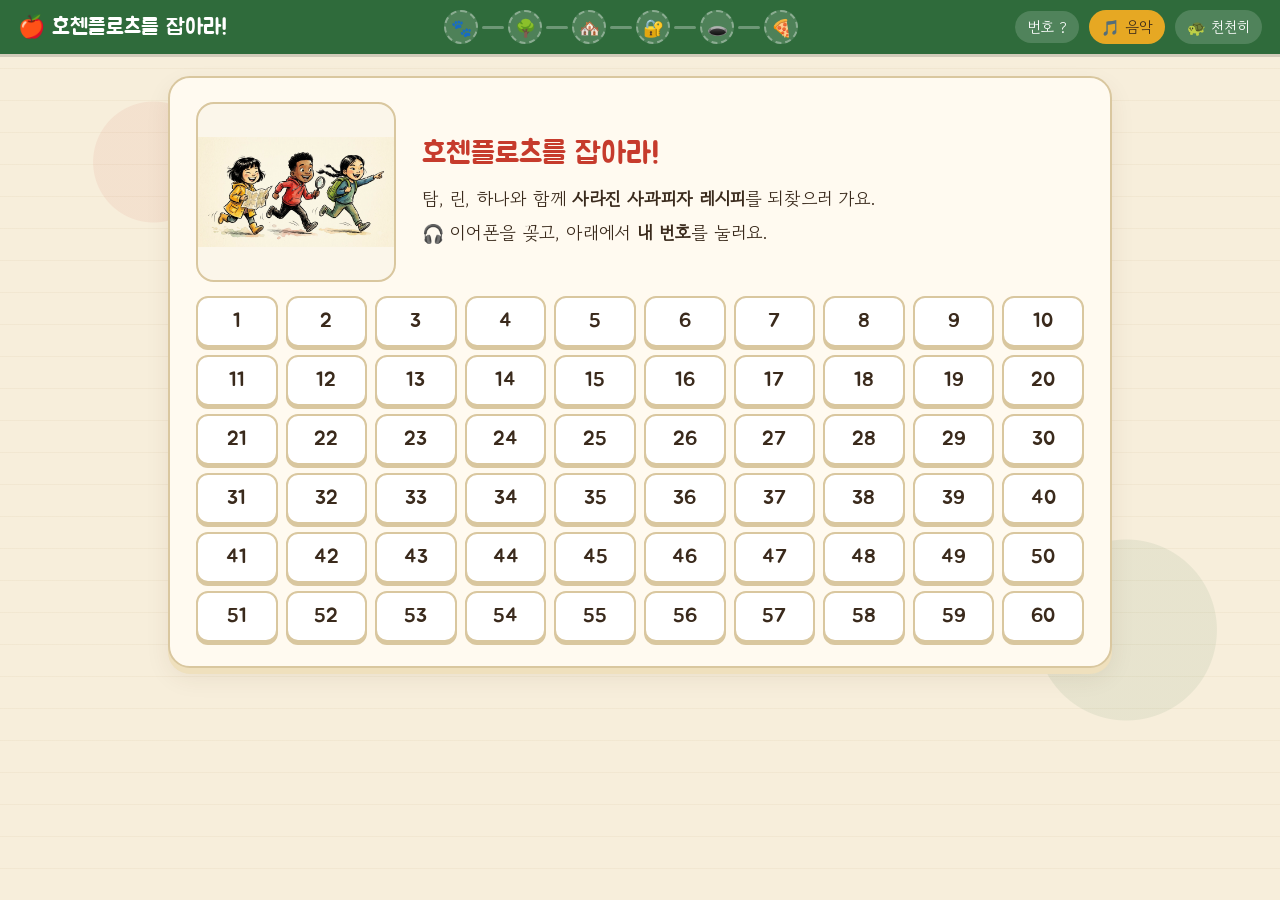
==== commit 86beee01: "api.js 캐시 갱신 Co-Authored-By: Claude Opus 5.5 <noreply@anthropic.com> Claude-Session: https://claude." ====
--- a/index.html
+++ b/index.html
@@ -207,7 +207,7 @@
 <main id="app"></main>
 <div id="overlay" class="hidden"><div class="inner" id="ovInner"></div></div>
 <div id="toast"></div>
-<script src="api.js"></script>
+<script src="api.js?v=2"></script>
 <script>
 /* ===================== 상태 ===================== */
 const KEY = 'hz_student';
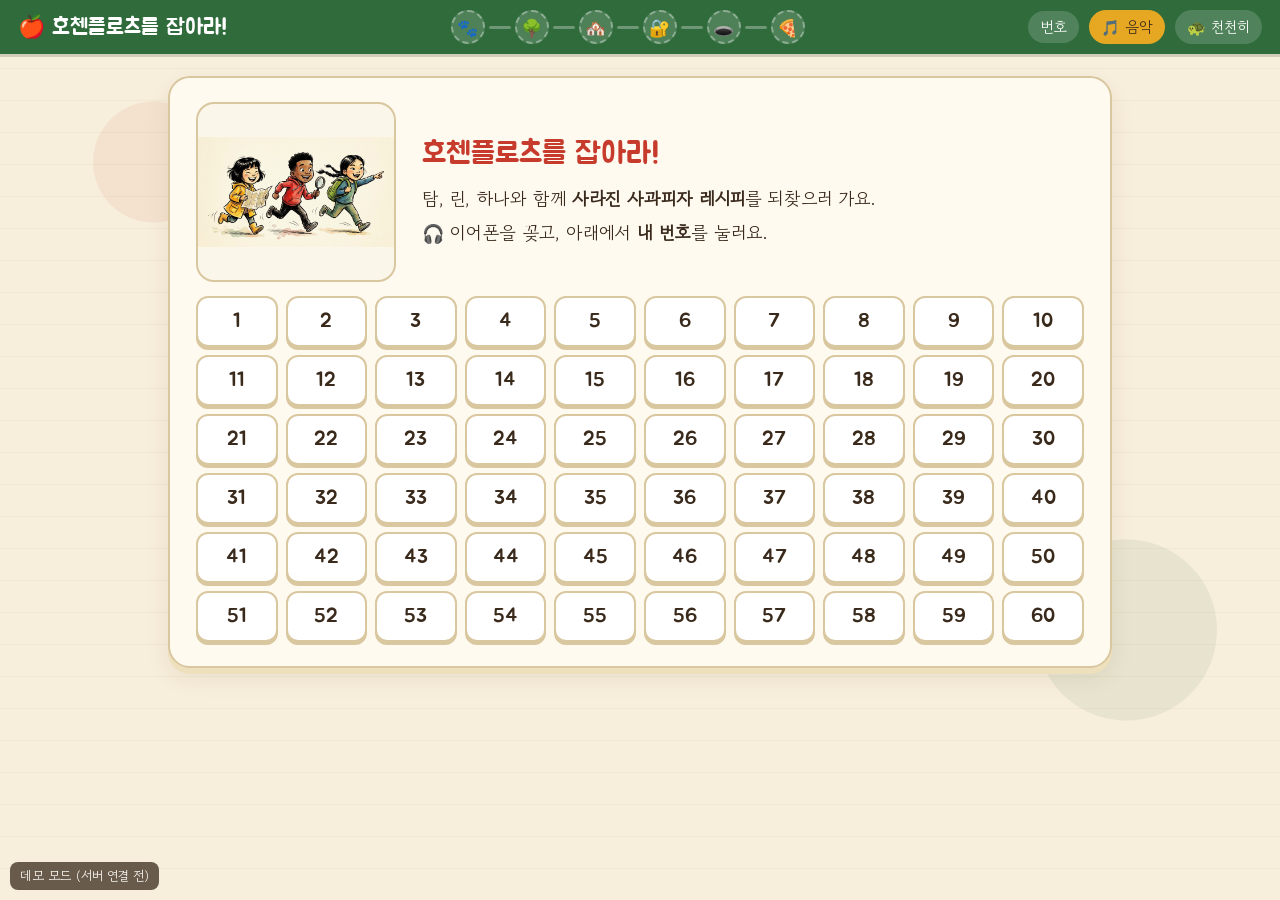
==== commit 6c1a7ad9: "말하는 단어 실시간 색 표시, 박자 찬트, 상단 번호 표시 수정 Co-Authored-By: Claude Opus 5.5 <noreply@anthropic.com> Claude-S" ====
--- a/index.html
+++ b/index.html
@@ -97,10 +97,35 @@
 .target{background:#fff;border:3px solid var(--leaf2);border-radius:18px;padding:16px;text-align:center;margin:10px 0 14px}
 .target .en{font-size:30px;color:var(--leaf)}
 .target .ko{color:var(--ink2);font-size:16px}
+.tw .w{display:inline-block;color:#a99a86;transition:color .2s}
+.tw .w.hit{color:var(--ok)}
+.tw .w.miss{color:var(--apple);text-decoration:underline wavy;text-underline-offset:6px}
+.tw .w.pop{animation:wpop .35s}
+@keyframes wpop{0%{transform:scale(1)}40%{transform:scale(1.25) translateY(-4px)}100%{transform:scale(1)}}
+/* chant */
+.chant{background:linear-gradient(160deg,#2f6b3b,#24502d);border-radius:20px;padding:22px 18px;color:#fff;text-align:center;position:relative;overflow:hidden}
+.chant .beats{display:flex;gap:10px;justify-content:center;margin-bottom:14px}
+.chant .beats span{width:18px;height:18px;border-radius:50%;background:rgba(255,255,255,.2);transition:transform .08s}
+.chant .beats span.on{background:var(--gold);transform:scale(1.5)}
+.chant .verse-no{font-family:'Jua';color:#cfe6c8;font-size:16px}
+.chant .call{font-family:'Jua';font-size:24px;color:#ffe9a8;min-height:36px;margin:6px 0}
+.chant .resp{font-family:'Jua';font-size:clamp(30px,5vw,46px);line-height:1.25;margin:6px 0 4px;min-height:60px}
+.chant .resp .cw{display:inline-block;margin:0 4px;color:rgba(255,255,255,.45);transition:color .12s, transform .12s}
+.chant .resp .cw.lit{color:#fff;transform:translateY(-4px) scale(1.08);text-shadow:0 3px 0 rgba(0,0,0,.25)}
+.chant .turn{display:inline-block;font-family:'Jua';font-size:22px;padding:6px 18px;border-radius:999px;background:rgba(255,255,255,.12);min-height:42px}
+.chant .turn.you{background:var(--gold);color:var(--ink);animation:pulseTurn .6s infinite alternate}
+@keyframes pulseTurn{to{transform:scale(1.08)}}
+.chant .pic{font-size:54px;line-height:1.1}
+.chant-list{display:grid;grid-template-columns:repeat(3,1fr);gap:8px;margin-top:14px}
+.chant-list div{background:#fff;border:2px solid var(--line);border-radius:12px;padding:6px 8px;font-size:14px;text-align:center}
+.chant-list div.done{border-color:var(--ok);background:#eaf6ea}
+.chant-list div.cur{border-color:var(--gold);background:#fff6dc}
 .mic{display:flex;align-items:center;gap:14px;margin:6px auto 0;border:0;border-radius:999px;padding:14px 34px 14px 18px;
   background:var(--apple);color:#fff;font-family:'Jua';font-size:22px;box-shadow:0 5px 0 #8e2519}
 .mic .mic-ico{width:54px;height:54px;border-radius:50%;background:#fff;display:grid;place-items:center;font-size:28px}
 .mic.listening{background:var(--leaf);box-shadow:0 5px 0 #1d4425}
+.lvl{height:10px;max-width:300px;margin:10px auto 0;border-radius:10px;background:var(--paper2);overflow:hidden}
+.lvl i{display:block;height:100%;width:0;background:linear-gradient(90deg,#5c9a52,#e6a823,#c63b2c);transition:width .08s}
 .mic.listening .mic-ico{animation:pulse 1s infinite}
 @keyframes pulse{0%{box-shadow:0 0 0 0 rgba(255,255,255,.8)}100%{box-shadow:0 0 0 18px rgba(255,255,255,0)}}
 .heard{text-align:center;margin-top:14px;min-height:26px;color:var(--ink2)}
@@ -199,7 +224,7 @@
   <div class="brand">🍎 호첸플로츠를 잡아라!</div>
   <div class="trail" id="trail"></div>
   <div class="hd-right">
-    <span class="pill" id="who">번호 ?</span>
+    <span class="pill" id="who">번호</span>
     <button class="toggle" id="bgmBtn" title="배경음악 켜기/끄기">🎵 음악</button>
     <button class="toggle" id="slowBtn" title="영어를 천천히 들려줘요">🐢 천천히</button>
   </div>
@@ -207,7 +232,7 @@
 <main id="app"></main>
 <div id="overlay" class="hidden"><div class="inner" id="ovInner"></div></div>
 <div id="toast"></div>
-<script src="api.js?v=2"></script>
+<script src="api.js?v=4"></script>
 <script>
 /* ===================== 상태 ===================== */
 const KEY = 'hz_student';
@@ -350,12 +375,12 @@
   el.innerHTML = `<div class="card"><span class="task-title">${o.title}</span>
     <div class="prompt">${o.prompt}</div>
     ${o.pic ? `<div class="qpic">${o.pic}</div>` : ''}
-    <div class="target"><div class="en">${esc(o.target)}</div><div class="ko">${esc(o.ko || '')}</div></div>
+    <div class="target"><div class="en tw">${targetWords(o.target).map((w, i) => `<span class="w" data-i="${i}">${esc(w.text)}</span>`).join(' ')}</div><div class="ko">${esc(o.ko || '')}</div></div>
     <div class="row" style="justify-content:center;margin-bottom:12px">
       <button class="btn ghost" data-a="model">🔊 먼저 들어 보기</button></div>
     ${typed ? `<div class="hint">이 브라우저는 음성 인식이 안 돼요. (크롬북 크롬에서는 마이크로 말해요) 연습용으로 입력해서 확인해요.</div>
       <div class="typed"><input placeholder="영어 문장을 입력하세요"><button class="btn green" data-a="check">확인</button></div>`
-      : `<button class="mic" data-a="mic"><span class="mic-ico">🎤</span><span class="mic-txt">눌러서 말하기</span></button>`}
+      : `<button class="mic" data-a="mic"><span class="mic-ico">🎤</span><span class="mic-txt">눌러서 말하기</span></button><div class="lvl" title="마이크 소리 크기"><i></i></div>`}
     <div class="heard"></div><div class="meter"><i></i></div>
     <div class="feedback center"></div>
     <div class="row hidden" data-a="skipbox" style="justify-content:center;margin-top:10px">
@@ -366,9 +391,20 @@
   c.querySelector('[data-a=model]').onclick = model;
   if (o.autoModel) setTimeout(model, 300);
   const log = (ok, said) => (o.log ? o.log(ok, said, tries) : logTry(o.qid, o.stage ?? S.stage, ok, said));
+  const tw = targetWords(o.target);
+  const paintWords = (text, final) => {
+    const flags = text ? matchedWordFlags(tw, text) : tw.map(() => false);
+    c.querySelectorAll('.tw .w').forEach((sp, i) => {
+      const was = sp.classList.contains('hit');
+      sp.classList.toggle('hit', flags[i]);
+      sp.classList.toggle('miss', !!final && !flags[i]);
+      if (flags[i] && !was) { sp.classList.remove('pop'); void sp.offsetWidth; sp.classList.add('pop'); }
+    });
+  };
   const judge = alts => {
     tries++;
     const r = speechScore(o.target, alts);
+    paintWords(r.said, true);
     heard.innerHTML = alts.length ? `들린 말: <span class="en">“${esc(r.said)}”</span>` : '잘 안 들렸어요. 마이크 가까이에서 또박또박!';
     meter.querySelector('i').style.width = Math.round(r.score * 100) + '%';
     const said = (typed ? '[입력] ' : '') + (r.said || '');
@@ -391,6 +427,7 @@
   if (typed) {
     const inp = c.querySelector('input');
     c.querySelector('[data-a=check]').onclick = () => inp.value.trim() && judge([inp.value]);
+    inp.oninput = () => paintWords(inp.value, false);
     inp.onkeydown = e => { if (e.key === 'Enter' && inp.value.trim()) judge([inp.value]); };
   } else {
     const mic = c.querySelector('[data-a=mic]');
@@ -401,8 +438,15 @@
       mic.classList.add('listening'); mic.querySelector('.mic-txt').textContent = '듣고 있어요… 말해요!';
       heard.textContent = ''; fb.textContent = '';
       try {
-        const alts = await listenOnce();
-        judge(alts);
+        const lvl = c.querySelector('.lvl i');
+        const meter = await MicMeter.start(v => { if (lvl) lvl.style.width = Math.round(v * 100) + '%'; });
+        paintWords('', false);
+        const alts = await listenOnce(t => paintWords(t, false));
+        const peak = meter.stop();
+        if (!alts.length && peak >= 0 && peak < 0.02) {
+          heard.innerHTML = `🎙 <b>마이크에 소리가 들어오지 않았어요.</b><br>말할 때 아래 막대가 움직이지 않으면 다른 마이크가 선택된 거예요. 선생님께 알려 주세요.<br><small>(지금 마이크: ${esc(meter.label || '알 수 없음')})</small>`;
+          c.querySelector('[data-a=skipbox]').classList.remove('hidden');
+        } else judge(alts);
       } catch (err) {
         if (err === 'not-allowed' || err === 'service-not-allowed') {
           heard.innerHTML = '🔒 마이크가 막혀 있어요. 주소창 왼쪽 아이콘 → <b>마이크 허용</b> 후 다시 눌러요.';
@@ -459,6 +503,93 @@
 const Q = 'What are you going to do this weekend?';
 const practiceLines = id => [[PRACTICE[id][0], Q], [PRACTICE[id][1], `I'm going to ${PLAN[id].phrase}.`]];
 
+/* 발자국 찬트: 쿵·짝 박자 + 묻기 → 호첸플로츠 대답 → 우리 차례(따라 하기) */
+const CHANT = [
+  { id: 'stay',  hook: 'Stay home, stay home!' },
+  { id: 'math',  hook: 'Study, study, study math!' },
+  { id: 'clean', hook: 'Clean, clean, clean my room!' },
+  { id: 'camp',  hook: 'Go, go, go camping!' },
+  { id: 'ball',  hook: 'Bounce, bounce, basketball!' },
+  { id: 'grand', hook: 'Grandma, grandpa, here I come!' }
+];
+const CHANT_CALL = 'Hotzenplotz, Hotzenplotz, what are you going to do?';
+function chantStep() {
+  return (el, next) => {
+    let running = false, my = 0;
+    const card = frame(el, '① 발자국 단서 · 찬트', `
+      <div class="prompt">🥁 쿵·짝 박자에 맞춰 호첸플로츠에게 묻고, <b>노란 "우리 차례!"</b>가 나오면 큰 소리로 따라 해요!</div>
+      <div class="chant">
+        <div class="beats">${[0, 1, 2, 3].map(i => `<span data-b="${i}"></span>`).join('')}</div>
+        <div class="verse-no" data-a="vno">준비됐나요?</div>
+        <div class="pic" data-a="pic">🐾</div>
+        <div class="call en" data-a="call"></div>
+        <div class="resp en" data-a="resp">Let's chant!</div>
+        <div class="turn" data-a="turn">▶ 시작을 눌러요</div>
+      </div>
+      <div class="chant-list">${CHANT.map((c, i) => `<div data-v="${i}">${PLAN[c.id].emoji} <span class="en">${esc(c.hook)}</span></div>`).join('')}</div>
+      <div class="row" style="justify-content:space-between;margin-top:16px">
+        <button class="btn" data-a="play">▶ 찬트 시작</button>
+        <button class="btn green" data-a="go" ${S.chantDone ? '' : 'disabled'}>다음 ▶</button></div>`);
+    const $c = q => card.querySelector(q);
+    const dots = card.querySelectorAll('.beats span');
+    const setResp = (text, lit) => {
+      const ws = text.split(' ');
+      $c('[data-a=resp]').innerHTML = ws.map((w, i) => (w === "I'm" && i > 0 ? '<br>' : '') + `<span class="cw ${lit > i ? 'lit' : ''}">${esc(w)}</span>`).join(' ');
+    };
+    const stop = () => { my++; running = false; Beat.stop(); stopAudio(); $c('[data-a=play]').textContent = '▶ 찬트 시작'; };
+    const waitBeats = (k, cb) => new Promise(res => {
+      const id = my; let c = 0;
+      const t = setInterval(() => { if (id !== my) { clearInterval(t); return res(false); } cb && cb(c); if (++c >= k) { clearInterval(t); res(true); } }, Beat.ms);
+    });
+    $c('[data-a=play]').onclick = async () => {
+      if (running) return stop();
+      running = true; const id = ++my;
+      $c('[data-a=play]').textContent = '⏸ 멈춤';
+      const bpm = Voice.slow ? 78 : 96;
+      Beat.start(bpm, n => dots.forEach((d, i) => d.classList.toggle('on', i === n % 4)));
+      await sleep(Beat.ms * 4);
+      for (let v = 0; v < CHANT.length; v++) {
+        if (id !== my) return;
+        const c = CHANT[v], p = PLAN[c.id];
+        const answer = `I'm going to ${p.phrase}!`;
+        card.querySelectorAll('.chant-list div').forEach((d, i) => { d.classList.toggle('cur', i === v); d.classList.toggle('done', i < v); });
+        $c('[data-a=vno]').textContent = `${v + 1}절 / ${CHANT.length}`;
+        $c('[data-a=pic]').textContent = p.emoji + p.sub;
+        // ① 묻기 (다 같이)
+        $c('[data-a=call]').textContent = CHANT_CALL;
+        $c('[data-a=turn]').className = 'turn'; $c('[data-a=turn]').textContent = '🙋 다 같이 물어요!';
+        setResp(c.hook, 0);
+        await sayAs('Linh', CHANT_CALL);
+        if (id !== my) return;
+        // ② 호첸플로츠 대답 (모델)
+        $c('[data-a=turn]').textContent = '🎩 호첸플로츠가 대답해요';
+        setResp(c.hook + ' ' + answer, 99);
+        await Voice.say(c.hook + ' ' + answer, { kind: 'man', pitch: 0.85, rate: 0.95 });
+        if (id !== my) return;
+        // ③ 우리 차례: 박자에 맞춰 단어가 하나씩 켜짐
+        const words = (c.hook + ' ' + answer).split(' ');
+        $c('[data-a=turn]').className = 'turn you'; $c('[data-a=turn]').textContent = '🗣 우리 차례! 크게 따라 해요';
+        setResp(c.hook + ' ' + answer, 0);
+        const beatsForTurn = Math.max(6, Math.ceil(words.length * 0.7));
+        const ok = await waitBeats(beatsForTurn, b => setResp(c.hook + ' ' + answer, Math.ceil((b + 1) / beatsForTurn * words.length)));
+        if (!ok) return;
+        await waitBeats(1);
+      }
+      if (id !== my) return;
+      card.querySelectorAll('.chant-list div').forEach(d => { d.classList.remove('cur'); d.classList.add('done'); });
+      $c('[data-a=vno]').textContent = '끝! 정말 잘했어요 👏';
+      $c('[data-a=call]').textContent = '';
+      $c('[data-a=turn]').className = 'turn'; $c('[data-a=turn]').textContent = '한 번 더 하려면 ▶';
+      setResp("We're going to catch Hotzenplotz!", 99);
+      Sfx.play('pass');
+      stop();
+      S.chantDone = true; save();
+      $c('[data-a=go]').disabled = false;
+    };
+    $c('[data-a=go]').onclick = () => { stop(); next(); };
+  };
+}
+
 const STAGES = {
   /* ① 발자국 단서 — Words + Word Chant */
   1() {
@@ -477,24 +608,7 @@
         options: order.slice().sort().map(k => ({ key: k, html: planCard(PLAN[k]) })),
         answer: id, hint: `들린 말: <span class="en">${PLAN[id].phrase}</span>`
       })),
-      (el, next) => {
-        const lines = PLANS.map(p => {
-          const w = p.phrase.split(' ')[0];
-          const cap = w[0].toUpperCase() + w.slice(1);
-          return ['Girl', `${cap}, ${w}, ${p.phrase}!`];
-        });
-        const card = frame(el, '① 발자국 단서 · 찬트', `
-          <div class="prompt">🎵 발자국 찬트! 리듬에 맞춰 함께 따라 불러요.</div>
-          <div class="row" style="margin-bottom:10px"><button class="btn" data-a="play">▶ 찬트 듣고 따라 부르기</button></div>
-          <div class="dlg">${lines.map((l, i) => `<div class="line on" data-i="${i}"><div class="who">${PLANS[i].emoji}</div><div class="bub en">${esc(l[1])}</div></div>`).join('')}</div>
-          <div class="row" style="justify-content:flex-end"><button class="btn green" data-a="go" disabled>다음 ▶</button></div>`);
-        const hl = highlighter(card);
-        card.querySelector('[data-a=play]').onclick = async () => {
-          const done = await playLines(lines.map(l => [l[0], l[1]]), hl);
-          if (done) card.querySelector('[data-a=go]').disabled = false;
-        };
-        card.querySelector('[data-a=go]').onclick = () => { stopAudio(); next(); };
-      },
+      chantStep(),
       ...speakIds.map((id, i) => speakStep({
         qid: 'S1-' + (i + 1), title: `① 발자국 단서 · 말하기 ${i + 1}/2`,
         prompt: '🎤 그림을 보고 호첸플로츠를 흉내 내어 말해 봐요!',
@@ -813,7 +927,7 @@
     return (i ? `<span class="seg ${S.stage >= st ? 'done' : ''}"></span>` : '') +
       `<span class="n ${cls}" title="${STAGE_NAMES[st]}">${ic}</span>`;
   }).join('');
-  $('#who').textContent = S.num ? `${S.num}번 · 🗺️ ${S.clues}/5 · ⭐ ${S.stars}` : '번호 ?';
+  $('#who').textContent = S.num ? `${S.num}번 · 🗺️ ${S.clues}/5 · ⭐ ${S.stars}` : '번호';
   $('#slowBtn').classList.toggle('on', Voice.slow);
   $('#bgmBtn').classList.toggle('on', Bgm.on);
 }
@@ -822,6 +936,7 @@
   if (S.num) Bgm.play(caveMode ? 'bgm_cave.mp3' : 'bgm_orchard.mp3');
 }
 function render() {
+  Beat.stop();
   renderHeader();
   pickBgm();
   const el = $('#app');
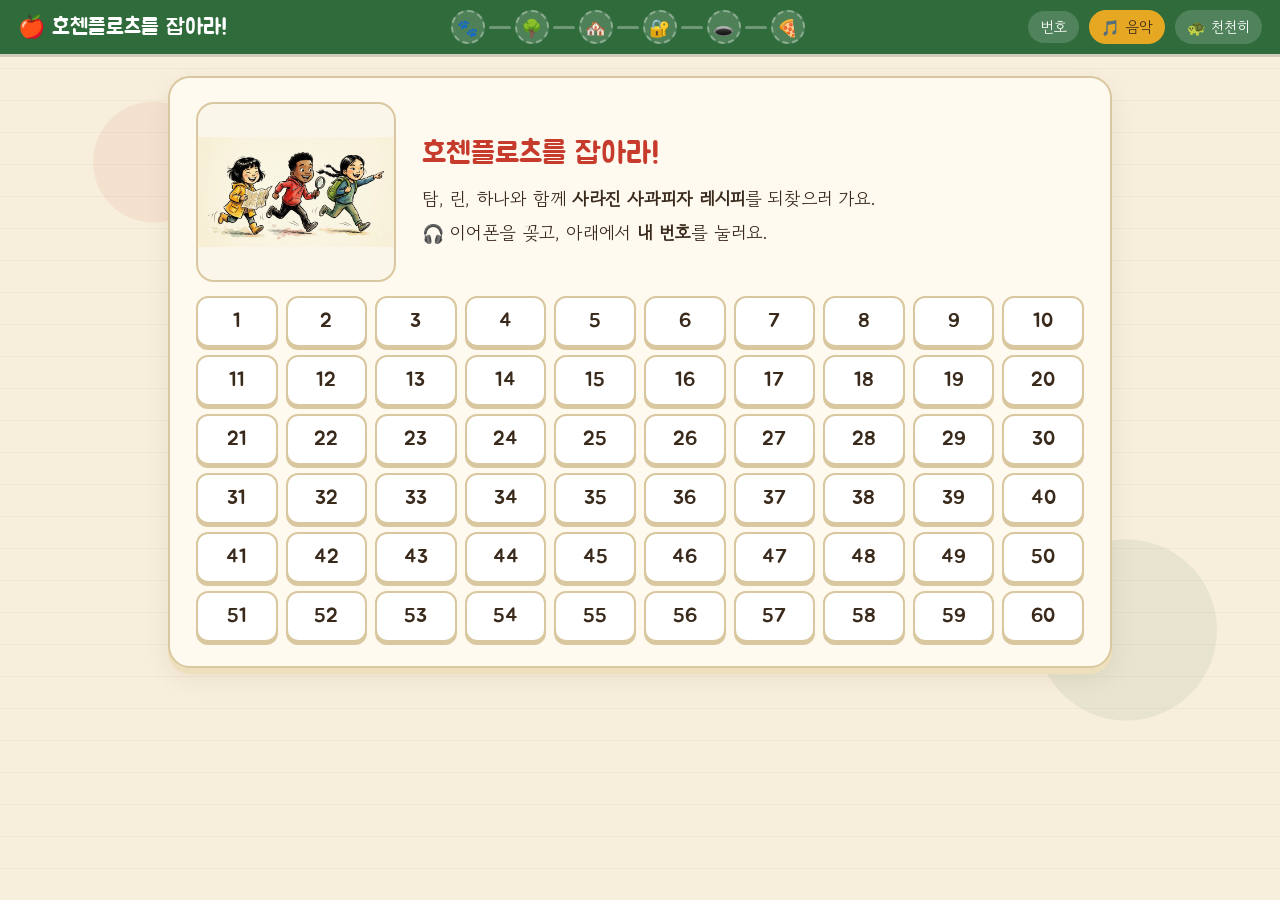
==== commit b80e9ef6: "캐시 갱신 Co-Authored-By: Claude Opus 5.5 <noreply@anthropic.com> Claude-Session: https://claude.ai/code" ====
--- a/index.html
+++ b/index.html
@@ -232,7 +232,7 @@
 <main id="app"></main>
 <div id="overlay" class="hidden"><div class="inner" id="ovInner"></div></div>
 <div id="toast"></div>
-<script src="api.js?v=4"></script>
+<script src="api.js?v=5"></script>
 <script>
 /* ===================== 상태 ===================== */
 const KEY = 'hz_student';
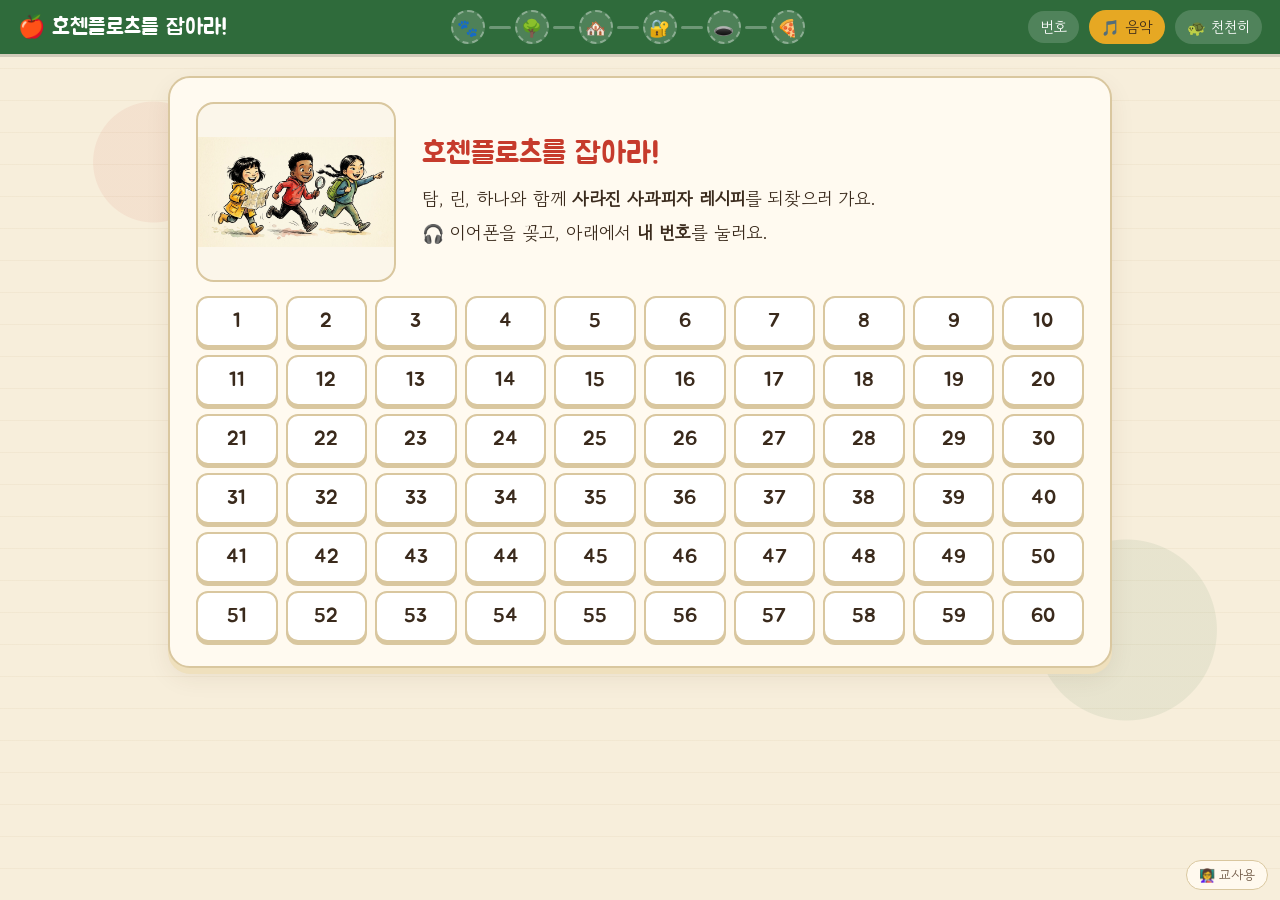
==== commit 5a984c47: "학생 화면에 교사용 바로가기 추가 Co-Authored-By: Claude Opus 5.5 <noreply@anthropic.com> Claude-Session: https://c" ====
--- a/index.html
+++ b/index.html
@@ -201,6 +201,8 @@
 @keyframes dots{0%{content:''}33%{content:'.'}66%{content:'..'}100%{content:'...'}}
 
 /* toast + confetti */
+#teacherLink{position:fixed;right:12px;bottom:10px;z-index:30;font-size:13px;color:var(--ink2);background:rgba(255,250,240,.9);border:1px solid var(--line);border-radius:999px;padding:4px 12px;text-decoration:none}
+#teacherLink:hover{color:var(--apple);border-color:var(--apple)}
 #toast{position:fixed;left:50%;top:84px;transform:translateX(-50%) translateY(-30px);opacity:0;z-index:60;
   background:var(--ink);color:#fff;padding:10px 20px;border-radius:999px;font-family:'Jua';font-size:19px;transition:.3s;pointer-events:none}
 #toast.show{opacity:1;transform:translateX(-50%) translateY(0)}
@@ -231,6 +233,7 @@
 </header>
 <main id="app"></main>
 <div id="overlay" class="hidden"><div class="inner" id="ovInner"></div></div>
+<a id="teacherLink" href="teacher.html" title="교사용 화면">👩‍🏫 교사용</a>
 <div id="toast"></div>
 <script src="api.js?v=5"></script>
 <script>
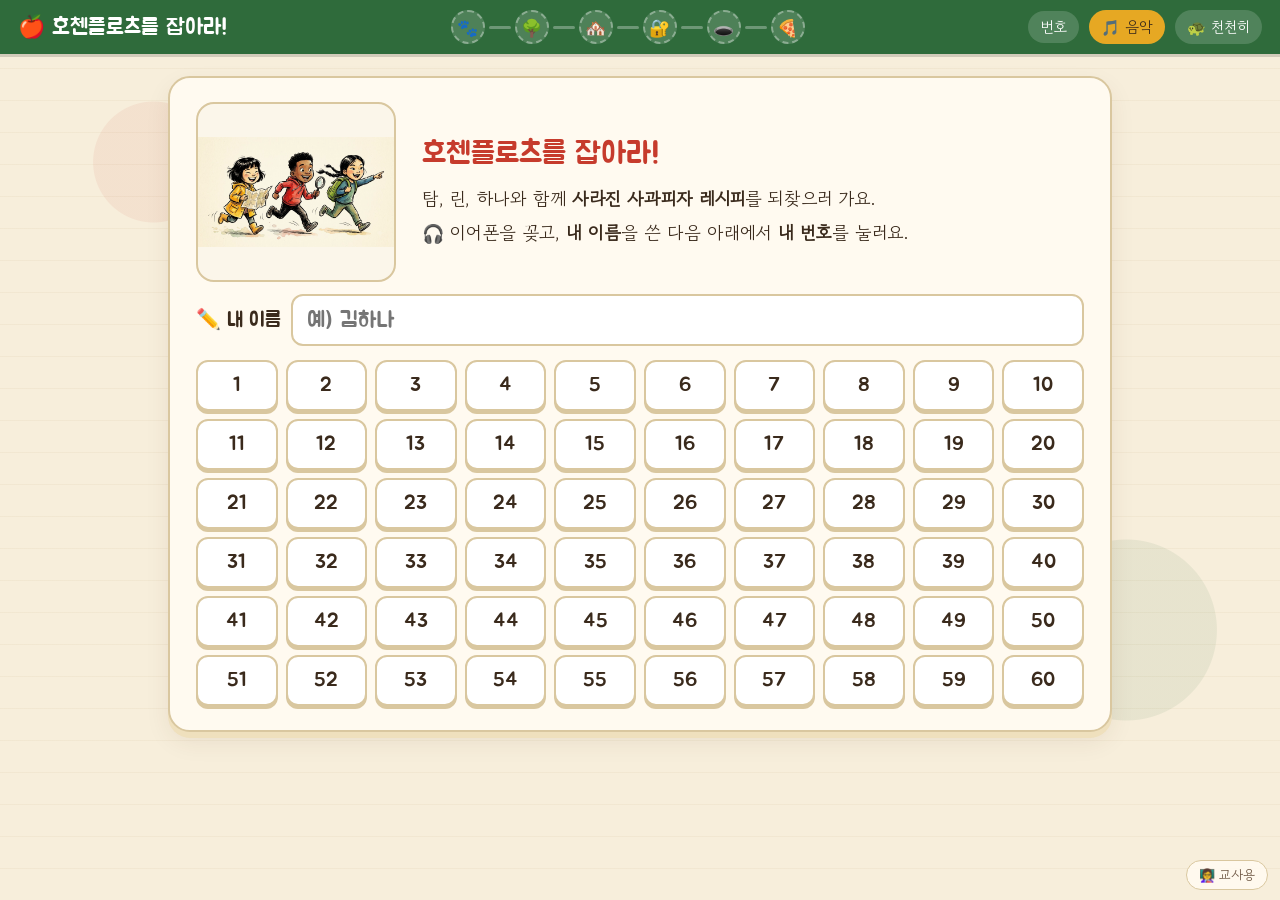
==== commit e9a9a708: "학생 입장 시 이름 입력 추가, 교사 화면에 이름 표시 Co-Authored-By: Claude Opus 5.5 <noreply@anthropic.com> Claude-Sessio" ====
--- a/index.html
+++ b/index.html
@@ -151,6 +151,12 @@
 .nums{display:grid;grid-template-columns:repeat(10,1fr);gap:8px;margin-top:14px}
 .nums button{border:2px solid var(--line);background:#fff;border-radius:12px;padding:8px 0;font-family:'Jua';font-size:20px;box-shadow:0 3px 0 var(--line)}
 .nums button:hover{border-color:var(--apple);color:var(--apple)}
+.namebox{display:flex;gap:10px;align-items:center;flex-wrap:wrap;margin-top:12px}
+.namebox label{font-family:'Jua';font-size:20px}
+.namebox input{flex:1;min-width:160px;font-family:'Jua';font-size:22px;padding:10px 14px;border:2px solid var(--line);border-radius:12px;background:#fff}
+.namebox input:focus{outline:none;border-color:var(--apple)}
+.namebox input.need{border-color:#e0533d;animation:shake .3s}
+@keyframes shake{25%{transform:translateX(-6px)}75%{transform:translateX(6px)}}
 
 /* order puzzle */
 .slots{display:grid;grid-template-columns:repeat(6,1fr);gap:10px;margin:12px 0}
@@ -240,7 +246,7 @@
 /* ===================== 상태 ===================== */
 const KEY = 'hz_student';
 let S = load();
-function fresh() { return { num: 0, stage: 0, step: 0, items: {}, hint: {}, p1: {}, stars: 0, clues: 0, selfStars: 0, subs: false }; }
+function fresh() { return { num: 0, name: '', stage: 0, step: 0, items: {}, hint: {}, p1: {}, stars: 0, clues: 0, selfStars: 0, subs: false }; }
 function load() { try { return Object.assign(fresh(), JSON.parse(localStorage.getItem(KEY) || '{}')); } catch (e) { return fresh(); } }
 function save() { try { localStorage.setItem(KEY, JSON.stringify(S)); } catch (e) {} }
 const $ = s => document.querySelector(s);
@@ -860,20 +866,42 @@
 };
 
 /* ===================== 특수 화면 ===================== */
+function cleanName(v) { return String(v || '').replace(/\s+/g, ' ').trim().slice(0, 12); }
+function sendName() { SendQueue.push({ action: 'log', num: S.num, stage: 0, qid: 'NAME', ok: true, tries: 1, hint: false, said: S.name }); }
 function numberScreen(el) {
   el.innerHTML = `<div class="card">
     <div class="story"><div class="art paper"><img class="fig" src="assets/img/kids.jpg" alt="탐, 린, 하나"></div>
     <div><h2>호첸플로츠를 잡아라!</h2>
     <p>탐, 린, 하나와 함께 <b>사라진 사과피자 레시피</b>를 되찾으러 가요.</p>
-    <p>🎧 이어폰을 꽂고, 아래에서 <b>내 번호</b>를 눌러요.</p></div></div>
+    <p>🎧 이어폰을 꽂고, <b>내 이름</b>을 쓴 다음 아래에서 <b>내 번호</b>를 눌러요.</p></div></div>
+    <div class="namebox"><label for="nameIn">✏️ 내 이름</label><input id="nameIn" maxlength="12" autocomplete="off" placeholder="예) 김하나"></div>
     <div class="nums">${Array.from({ length: 60 }, (_, i) => `<button data-n="${i + 1}">${i + 1}</button>`).join('')}</div></div>`;
+  const inp = el.querySelector('#nameIn');
   el.querySelectorAll('.nums button').forEach(b => b.onclick = () => {
+    const nm = cleanName(inp.value);
+    if (!nm) { inp.classList.remove('need'); void inp.offsetWidth; inp.classList.add('need'); inp.focus(); toast('먼저 이름을 써 주세요! ✏️'); return; }
     const n = Number(b.dataset.n);
-    if (!confirm(`${n}번이 맞나요?`)) return;
-    S = fresh(); S.num = n; S.sid = lastP1 ? (lastP1.sid || '') : undefined; save();
+    if (!confirm(`${n}번 ${nm}, 맞나요?`)) return;
+    S = fresh(); S.num = n; S.name = nm; S.sid = lastP1 ? (lastP1.sid || '') : undefined; save();
     SendQueue.push({ action: 'progress', num: n, stage: 0 });
+    sendName();
     render();
   });
+}
+/* 이미 번호만 고르고 진행 중이던 학생은 이름만 받아요 */
+function nameScreen(el) {
+  el.innerHTML = `<div class="card"><h2>✏️ 이름을 알려 주세요</h2>
+    <p>${S.num}번 친구, 이어서 하기 전에 <b>내 이름</b>을 써 주세요.</p>
+    <div class="namebox"><input id="nameIn" maxlength="12" autocomplete="off" placeholder="예) 김하나"><button class="btn green" id="nameGo">확인</button></div></div>`;
+  const inp = el.querySelector('#nameIn');
+  const go = () => {
+    const nm = cleanName(inp.value);
+    if (!nm) { inp.classList.remove('need'); void inp.offsetWidth; inp.classList.add('need'); inp.focus(); return; }
+    S.name = nm; save(); sendName(); render();
+  };
+  el.querySelector('#nameGo').onclick = go;
+  inp.onkeydown = e => { if (e.key === 'Enter') go(); };
+  inp.focus();
 }
 function introScreen(el) {
   storyStep({
@@ -930,7 +958,7 @@
     return (i ? `<span class="seg ${S.stage >= st ? 'done' : ''}"></span>` : '') +
       `<span class="n ${cls}" title="${STAGE_NAMES[st]}">${ic}</span>`;
   }).join('');
-  $('#who').textContent = S.num ? `${S.num}번 · 🗺️ ${S.clues}/5 · ⭐ ${S.stars}` : '번호';
+  $('#who').textContent = S.num ? `${S.num}번${S.name ? ' ' + S.name : ''} · 🗺️ ${S.clues}/5 · ⭐ ${S.stars}` : '번호';
   $('#slowBtn').classList.toggle('on', Voice.slow);
   $('#bgmBtn').classList.toggle('on', Bgm.on);
 }
@@ -944,6 +972,7 @@
   pickBgm();
   const el = $('#app');
   if (!S.num) return numberScreen(el);
+  if (!S.name) return nameScreen(el);
   if (S.stage === 0) return introScreen(el);
   if (S.stage === 5) return caveWait(el);
   if (S.stage >= 7) return finale(el);
@@ -1048,7 +1077,7 @@
       // 선생님이 '기록 초기화'를 하면 이 크롬북의 진행 기록도 새로 시작 (다음 반 대비)
       const sid = res.p1.sid || '';
       if (S.num && S.sid === undefined) { S.sid = sid; save(); }
-      else if (S.num && sid && S.sid !== sid) { S = fresh(); S.sid = sid; save(); stopAudio(); $('#overlay').classList.add('hidden'); ovKey = ''; render(); toast('새 수업이 시작됐어요. 번호를 골라요!'); }
+      else if (S.num && sid && S.sid !== sid) { S = fresh(); S.sid = sid; save(); stopAudio(); $('#overlay').classList.add('hidden'); ovKey = ''; render(); toast('새 수업이 시작됐어요. 이름과 번호를 입력해요!'); }
       const prev = lastP1 ? lastP1.status + lastP1.round : '';
       lastP1 = res.p1;
       updateOverlay();
@@ -1060,7 +1089,7 @@
 }
 
 /* ===================== 시작 ===================== */
-$('#who').onclick = () => { if (S.num && confirm('번호를 잘못 골랐나요? 처음부터 다시 시작할까요?')) { const sid = S.sid; S = fresh(); S.sid = sid; save(); render(); } };
+$('#who').onclick = () => { if (S.num && confirm('번호나 이름을 잘못 썼나요? 처음부터 다시 시작할까요?')) { const sid = S.sid; S = fresh(); S.sid = sid; save(); render(); } };
 $('#who').style.cursor = 'pointer';
 document.addEventListener('click', e => {
   if (e.target.closest('button') && !e.target.closest('.opt,.mic,.cave')) Sfx.play('click');
